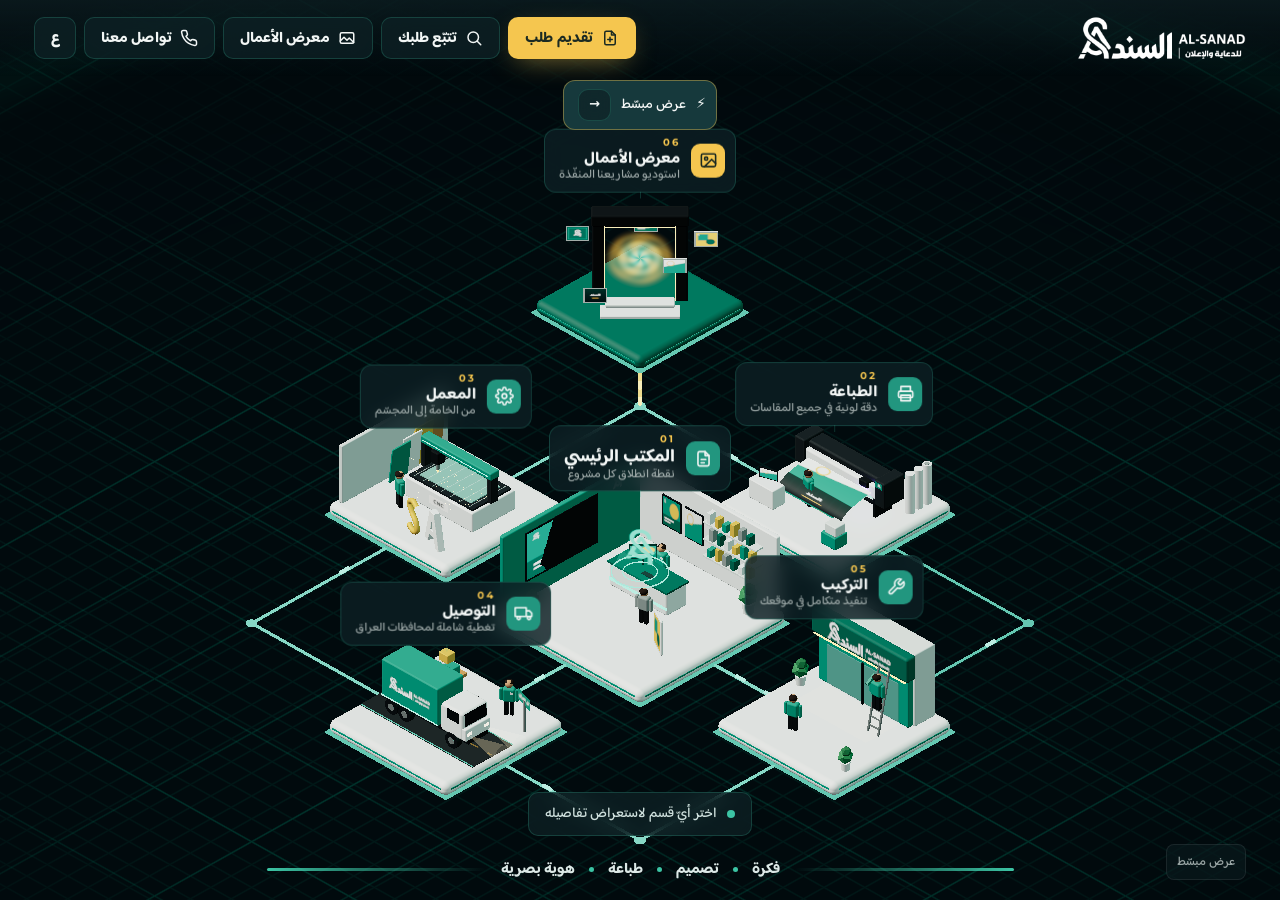
==== index.html @ 8c57872e "اللون الرئيسي الجديد، صفحة تقديم الطلب، وتحسين إضاءة المشهد - اعتماد اللون الرئيسي الجديد #22967F في" ====
<!DOCTYPE html>
<html lang="ar" dir="rtl">
<head>
<meta charset="utf-8">
<meta name="viewport" content="width=device-width, initial-scale=1, maximum-scale=1, viewport-fit=cover">
<title>السند للدعاية والإعلان | AL-SANAD — تصميم، طباعة، تصنيع وتركيب في الموصل</title>
<meta name="description" content="السند للدعاية والإعلان في الموصل: منظومة متكاملة للتصميم والطباعة وتصنيع الحروف البارزة والواجهات والتوصيل والتركيب في جميع محافظات العراق.">
<meta name="keywords" content="مطبعة الموصل, دعاية وإعلان الموصل, واجهات محلات, حروف بارزة, طباعة UV, CNC, لوحات ضوئية, السند">
<meta name="theme-color" content="#0B1B1F">
<meta property="og:type" content="website">
<meta property="og:locale" content="ar_IQ">
<meta property="og:site_name" content="السند للدعاية والإعلان">
<meta property="og:title" content="السند للدعاية والإعلان | AL-SANAD">
<meta property="og:description" content="منظومة متكاملة للدعاية والإعلان — من الفكرة إلى التركيب.">
<meta property="og:url" content="https://alsanad-print.github.io/">
<link rel="canonical" href="https://alsanad-print.github.io/">
<meta property="og:image" content="https://alsanad-print.github.io/assets/og.jpg">
<meta name="twitter:card" content="summary_large_image">
<link rel="icon" href="assets/favicon.png">
<link rel="apple-touch-icon" href="assets/favicon.png">
<link rel="stylesheet" href="css/fonts.css">
<link rel="stylesheet" href="css/style.css">
<link rel="stylesheet" href="css/classic.css">
<script type="application/ld+json">
{
  "@context": "https://schema.org",
  "@type": "LocalBusiness",
  "name": "السند للدعاية والإعلان",
  "alternateName": "AL-SANAD Advertising",
  "description": "منظومة متكاملة للتصميم والطباعة وتصنيع الحروف البارزة والواجهات والتوصيل والتركيب.",
  "image": "https://alsanad-print.github.io/assets/og.jpg",
  "logo": "https://alsanad-print.github.io/assets/logo-primary-petrol.png",
  "telephone": "+9647742522111",
  "address": {
    "@type": "PostalAddress",
    "streetAddress": "دورة البكر، قرب شركة كيا للسيارات",
    "addressLocality": "الموصل",
    "addressRegion": "نينوى",
    "addressCountry": "IQ"
  },
  "geo": { "@type": "GeoCoordinates", "latitude": 36.366264, "longitude": 43.196077 },
  "hasMap": "https://maps.app.goo.gl/SKjtRWGQHhewyLRJ8",
  "openingHoursSpecification": [{ "@type": "OpeningHoursSpecification", "dayOfWeek": ["Saturday","Sunday","Monday","Tuesday","Wednesday","Thursday"], "opens": "09:00", "closes": "18:00" }],
  "areaServed": { "@type": "Country", "name": "Iraq" },
  "sameAs": ["https://www.instagram.com/alsanad_print/", "https://www.tiktok.com/@alsanad_print"]
}
</script>
<script type="importmap">
{ "imports": { "three": "./lib/three.module.min.js" } }
</script>
</head>
<body>
<canvas id="scene" aria-hidden="true"></canvas>
<div id="labels" aria-hidden="true"></div>

<div id="loader">
  <img src="assets/mark-white.png" alt="" class="loader-mark">
  <div class="loader-bar"><i></i></div>
  <p data-i18n="loading">جارٍ تهيئة المنظومة</p>
</div>

<header class="topbar">
  <a class="brand" href="#" aria-label="AL-SANAD"><img src="assets/logo-secondary-white.png" alt="السند للدعاية والإعلان"></a>
  <nav class="actions">
    <a class="btn btn-gold" id="btnOrder" href="order/"><svg viewBox="0 0 24 24"><path d="M14 3H7a2 2 0 0 0-2 2v14a2 2 0 0 0 2 2h10a2 2 0 0 0 2-2V8z"/><path d="M14 3v5h5M12 11v6M9 14h6"/></svg><span data-i18n="orderBtn">تقديم طلب</span></a>
    <button class="btn" id="btnJourney"><svg viewBox="0 0 24 24"><circle cx="11" cy="11" r="7"/><path d="M21 21l-4.3-4.3"/></svg><span class="t-long" data-i18n="journey">تتبّع طلبك</span><span class="t-short" data-i18n="journeyShort">تتبّع طلبك</span></button>
    <button class="btn" id="btnGallery"><svg viewBox="0 0 24 24"><rect x="3" y="5" width="18" height="14" rx="2"/><path d="M3 16l5-5 4 4 3-3 6 6"/></svg><span data-i18n="gallery">معرض الأعمال</span></button>
    <button class="btn" id="btnContact"><svg viewBox="0 0 24 24"><path d="M22 16.9v3a2 2 0 0 1-2.2 2 19.8 19.8 0 0 1-8.6-3.1 19.5 19.5 0 0 1-6-6A19.8 19.8 0 0 1 2.1 4.2 2 2 0 0 1 4.1 2h3a2 2 0 0 1 2 1.7c.1.9.4 1.8.7 2.7a2 2 0 0 1-.5 2.1L8 9.8a16 16 0 0 0 6 6l1.3-1.3a2 2 0 0 1 2.1-.4c.9.3 1.8.6 2.7.7a2 2 0 0 1 1.7 2z"/></svg><span data-i18n="contactBtn">تواصل معنا</span></button>
    <div class="lang">
      <button class="btn btn-icon" id="btnLang" aria-label="Language"><span id="langCur">ع</span></button>
      <div class="lang-menu" id="langMenu">
        <button data-l="ar">العربية</button>
        <button data-l="ku">کوردی</button>
        <button data-l="en">English</button>
      </div>
    </div>
    <a class="btn btn-icon owner-only" href="admin.html" title="لوحة الإدارة" aria-label="Admin"><svg viewBox="0 0 24 24"><path d="M12 15a3 3 0 1 0 0-6 3 3 0 0 0 0 6z"/><path d="M19.4 15a1.7 1.7 0 0 0 .3 1.8l.1.1a2 2 0 1 1-2.8 2.8l-.1-.1a1.7 1.7 0 0 0-1.8-.3 1.7 1.7 0 0 0-1 1.5V21a2 2 0 1 1-4 0v-.1a1.7 1.7 0 0 0-1.1-1.5 1.7 1.7 0 0 0-1.8.3l-.1.1a2 2 0 1 1-2.8-2.8l.1-.1a1.7 1.7 0 0 0 .3-1.8 1.7 1.7 0 0 0-1.5-1H3a2 2 0 1 1 0-4h.1a1.7 1.7 0 0 0 1.5-1.1 1.7 1.7 0 0 0-.3-1.8l-.1-.1a2 2 0 1 1 2.8-2.8l.1.1a1.7 1.7 0 0 0 1.8.3H9a1.7 1.7 0 0 0 1-1.5V3a2 2 0 1 1 4 0v.1a1.7 1.7 0 0 0 1 1.5 1.7 1.7 0 0 0 1.8-.3l.1-.1a2 2 0 1 1 2.8 2.8l-.1.1a1.7 1.7 0 0 0-.3 1.8V9a1.7 1.7 0 0 0 1.5 1H21a2 2 0 1 1 0 4h-.1a1.7 1.7 0 0 0-1.5 1z"/></svg></a>
  </nav>
</header>

<div class="hint" id="hint"><span class="pulse"></span><span data-i18n="hint">اختر أيّ قسم لاستعراض تفاصيله</span></div>
<footer class="tagline" id="tagline"></footer>
<div class="clients" id="clients"></div>
<button class="lite-btn" id="btnLite" data-i18n="liteView">عرض مبسّط</button>
<div class="lite-note" id="liteNote"><span>⚡</span><span data-i18n="liteView">عرض مبسّط</span><button class="btn btn-sm" onclick="document.getElementById('btnLite').click()">→</button></div>

<!-- station panel -->
<aside id="panel" aria-hidden="true">
  <button class="panel-close" id="panelClose" aria-label="close">×</button>
  <div class="panel-inner">
    <div class="panel-kicker"><span class="panel-icon" id="panelIcon"></span><span id="panelTag"></span></div>
    <h2 id="panelTitle"></h2>
    <p id="panelDesc"></p>
    <div class="panel-stats" id="panelStats"></div>
    <ul class="panel-points" id="panelPoints"></ul>
    <div class="panel-chips" id="panelChips"></div>
    <div class="panel-cta" id="panelCta"></div>
  </div>
</aside>

<!-- journey / order card -->
<div id="journey" aria-hidden="true">
  <div class="journey-card">
    <div class="journey-top"><span class="journey-step" id="jStep"></span><button class="link" id="jSkip" data-i18n="skip">إنهاء الجولة</button></div>
    <h3 id="jTitle"></h3>
    <p id="jText"></p>
    <div class="journey-dots" id="jDots"></div>
    <div class="journey-end" id="jEnd"></div>
  </div>
</div>

<!-- track modal -->
<div class="mc" id="m-track" aria-hidden="true">
  <div class="mc-box">
    <button class="panel-close" data-close aria-label="close">×</button>
    <em class="mc-kick">ORDER TRACKING</em>
    <h3 data-i18n="trackTitle">تتبّع طلبك</h3>
    <p class="mc-sub" data-i18n="trackSub">أدخل رقم الطلب المرسل إليك لمعرفة المرحلة الحالية لتنفيذه.</p>
    <form id="trackForm" class="mc-form" autocomplete="off">
      <input id="trackInput" dir="ltr" data-i18n-ph="trackPh" placeholder="AS-7K3P-9XQ2" spellcheck="false" autocapitalize="characters">
      <button class="btn btn-gold" id="trackGo" data-i18n="trackGo">تتبّع</button>
    </form>
    <p class="mc-err" id="trackErr"></p>
    <button class="link mc-tour" id="trackTour" data-i18n="trackTour">أو شاهد جولة تعريفية بمراحل العمل</button>
  </div>
</div>

<!-- contact modal -->
<div class="mc" id="m-contact" aria-hidden="true">
  <div class="mc-box">
    <button class="panel-close" data-close aria-label="close">×</button>
    <em class="mc-kick">CONTACT</em>
    <h3 data-i18n="cTitle">تواصل معنا</h3>
    <p class="mc-sub" data-i18n="cSub">يسعدنا استقبال استفساراتكم ومشاريعكم.</p>
    <div id="contactBody"></div>
  </div>
</div>

<!-- gallery UI -->
<div id="galleryUI" aria-hidden="true">
  <div class="g-top">
    <button class="btn" id="gBack"><svg viewBox="0 0 24 24"><path d="M15 6l-6 6 6 6"/></svg><span data-i18n="back">العودة إلى المنظومة</span></button>
    <div class="g-tabs" id="gTabs"></div>
    <a class="btn btn-gold" id="gAdd" href="admin.html" style="display:none"><svg viewBox="0 0 24 24"><path d="M12 5v14M5 12h14"/></svg><span data-i18n="addWork">إضافة عمل</span></a>
    <button class="btn" id="gList"><svg viewBox="0 0 24 24"><rect x="4" y="4" width="7" height="7" rx="1"/><rect x="13" y="4" width="7" height="7" rx="1"/><rect x="4" y="13" width="7" height="7" rx="1"/><rect x="13" y="13" width="7" height="7" rx="1"/></svg><span data-i18n="listView">عرض شبكي</span></button>
  </div>
  <div class="g-hint" id="gHint"></div>
  <div class="g-cross"></div>
  <div class="g-list" id="gListView"><div class="g-grid" id="gGrid"></div></div>
  <div class="g-card" id="gCard">
    <div class="g-card-box">
      <button class="panel-close" id="gCardClose" aria-label="close">×</button>
      <div class="g-card-img" id="gMedia"></div>
      <div class="g-card-info">
        <span class="g-card-cat" id="gCat"></span>
        <h3 id="gTitle"></h3>
        <div class="g-card-area"><svg viewBox="0 0 24 24"><path d="M12 21s7-6.3 7-11.5A7 7 0 0 0 5 9.5C5 14.7 12 21 12 21z"/><circle cx="12" cy="9.5" r="2.5"/></svg><span id="gArea"></span></div>
        <p id="gDesc"></p>
        <a class="btn btn-wa" id="gAsk" target="_blank" rel="noopener" style="display:none"><svg viewBox="0 0 24 24"><path d="M3 21l1.7-5A8.5 8.5 0 1 1 8 19.3z"/></svg><span></span></a>
        <div class="g-card-nav"><button class="btn" id="gPrev" data-i18n="prev">السابق</button><button class="btn" id="gNext" data-i18n="next">التالي</button></div>
      </div>
    </div>
  </div>
</div>

<div id="fade"></div>

<!-- classic page: simple view, no-WebGL fallback and search-engine content -->
<main id="classic">
<!--CLASSIC-->
  <header class="cl-top">
    <img class="cl-logo" src="assets/logo-secondary-white.png" alt="السند للدعاية والإعلان">
    <nav class="cl-nav">
      <a href="#c-services">خدماتنا</a>
      <a href="#c-work">معرض الأعمال</a>
      <a href="#c-track">تتبّع طلبك</a>
      <a href="#c-contact">تواصل معنا</a>
    </nav>
    <div class="cl-tools">
      <div class="cl-langs"><button data-cl-lang="ar" class="on">ع</button><button data-cl-lang="ku" class="">کو</button><button data-cl-lang="en" class="">EN</button></div>
      <button class="btn btn-gold" data-act="full-view">العرض التفاعلي</button>
    </div>
  </header>

  <section class="cl-hero">
    <em>AL-SANAD ADVERTISING</em>
    <h1>منظومة متكاملة للدعاية والإعلان</h1>
    <p>تصميم، طباعة، تصنيع، توصيل وتركيب. من الفكرة إلى التنفيذ تحت سقف واحد.</p>
    <div class="cl-cta">
      <a class="btn btn-gold" href="order/">تقديم طلب خدمة</a>
      <a class="btn btn-wa" href="https://wa.me/9647742522111" target="_blank" rel="noopener"><span>تواصل عبر واتساب</span></a>
      <a class="btn" href="#c-track">تتبّع طلبك</a>
    </div>
  </section>

  <section class="cl-sec" id="c-services">
    <div class="cl-head"><em>01</em><h2>خدماتنا</h2></div>
    <div class="cl-svc">
      
      <article class="cl-card">
        <span class="no">01</span>
        <h3>المكتب الرئيسي</h3>
        <p class="tag">نقطة انطلاق كل مشروع</p>
        <p>يبدأ كل مشروع من هنا. نستقبل طلبك، وندرس طبيعة نشاطك، ونطوّر التصميم الذي يعبّر عنه. ولا ينتقل أي عمل إلى مرحلة التنفيذ قبل اعتماده منك.</p>
        <ul><li>استقبال الطلبات وتحليل الاحتياجات</li><li>تصميم الهويات البصرية والشعارات</li><li>تصميم الواجهات والمحتوى الرقمي والمطبوعات</li><li>اعتماد التصميم مع العميل قبل التنفيذ</li><li>نماذج لونية تضمن مطابقة الألوان المعتمدة</li></ul>
      </article>
      <article class="cl-card">
        <span class="no">02</span>
        <h3>الطباعة</h3>
        <p class="tag">دقة لونية في جميع المقاسات</p>
        <p>تُنفَّذ جميع أعمال الطباعة والإعلان داخل منشآتنا، من الملصقات الصغيرة إلى الواجهات بمقاساتها الكاملة.</p>
        <ul><li>طابعة UV رول بعرض 160 سم</li><li>طابعة UV فلات للطباعة المباشرة على الألواح</li><li>خامات الفلكس والستيكر والشفاف</li><li>المطبوعات التجارية: بطاقات العمل، الوصولات، البروشورات</li><li>نماذج تدرّج لوني لضبط اللون قبل الطباعة النهائية</li></ul>
      </article>
      <article class="cl-card">
        <span class="no">03</span>
        <h3>المعمل</h3>
        <p class="tag">من الخامة إلى المجسّم</p>
        <p>نُصنّع الحروف البارزة والستاندات وأعمال الـCNC داخلياً، إلى جانب الهياكل الحديدية والبوكسات وأنظمة الإضاءة.</p>
        <ul><li>قصّ CNC للأكريليك والخشب والفوم</li><li>الحروف البارزة والحروف الضوئية</li><li>الستاندات والبوكسات</li><li>الهياكل والأعمال الحديدية</li><li>أنظمة الإضاءة للواجهات واللوحات</li></ul>
      </article>
      <article class="cl-card">
        <span class="no">04</span>
        <h3>التوصيل</h3>
        <p class="tag">تغطية شاملة لمحافظات العراق</p>
        <p>ننقل أعمالك من الموصل إلى جميع محافظات العراق.</p>
        <ul><li>التوصيل إلى جميع محافظات العراق</li><li>نقل الأعمال من منشآتنا إلى موقعك مباشرةً</li></ul>
      </article>
      <article class="cl-card">
        <span class="no">05</span>
        <h3>التركيب</h3>
        <p class="tag">تنفيذ متكامل في موقعك</p>
        <p>يتولى فريق التركيب التابع للسند تثبيت الواجهات واللوحات في موقعك، ويسلّمها جاهزة للتشغيل.</p>
        <ul><li>فريق تركيب متخصص تابع للسند</li><li>تركيب الواجهات واللوحات والحروف البارزة</li><li>تسليم العمل جاهزاً للتشغيل</li></ul>
      </article>
    </div>
  </section>

  <section class="cl-sec" id="c-work">
    <div class="cl-head"><em>02</em><h2>معرض الأعمال</h2></div>
    <p class="cl-muted">تُضاف الأعمال قريباً</p>
  </section>

  <section class="cl-sec" id="c-track">
    <div class="cl-head"><em>03</em><h2>تتبّع طلبك</h2></div>
    <p class="cl-muted">أدخل رقم الطلب المرسل إليك لمعرفة المرحلة الحالية لتنفيذه.</p>
    <form class="cl-track" id="clTrack"><input dir="ltr" placeholder="مثال: AS-7K3P-9XQ2" autocomplete="off"><button class="btn btn-gold">تتبّع</button></form>
    <p class="cl-err" id="clTrackErr"></p>
    <div id="clTrackOut"></div>
  </section>

  

  <section class="cl-sec" id="c-contact">
    <div class="cl-head"><em>04</em><h2>تواصل معنا</h2></div>
    <div class="cl-contact">
      <div><small>العنوان</small><b>الموصل – دورة البكر، قرب شركة كيا للسيارات</b><a href="https://maps.app.goo.gl/SKjtRWGQHhewyLRJ8" target="_blank" rel="noopener">فتح في الخرائط ↗</a></div>
      <div><small>ساعات العمل</small><b>السبت – الخميس، من 9:00 صباحاً إلى 6:00 مساءً · الجمعة عطلة</b></div>
      <div><small>الهاتف</small><b><bdi dir="ltr">0774 252 2111</bdi></b><a href="https://wa.me/9647742522111" target="_blank" rel="noopener">تواصل عبر واتساب ↗</a></div>
      <div><small>تابعونا</small>
        <a href="https://www.instagram.com/alsanad_print/" target="_blank" rel="noopener">Instagram · <bdi dir="ltr">@alsanad_print</bdi></a>
        <a href="https://www.tiktok.com/@alsanad_print" target="_blank" rel="noopener">TikTok · <bdi dir="ltr">@alsanad_print</bdi></a>
      </div>
    </div>
  </section>

  <footer class="cl-foot">© 2026 السند للدعاية والإعلان — جميع الحقوق محفوظة</footer>

  <div class="cl-lb" id="clLb" hidden><div class="cl-lb-box"><button class="cl-x" data-lb-close>×</button><div id="clLbBody"></div></div></div>
<!--/CLASSIC-->
</main>

<script type="module" src="js/main.js"></script>
</body>
</html>
---- css/fonts.css ----
@font-face{font-family:'Baloo Bhaijaan 2';font-style:normal;font-weight:500;font-display:swap;src:url(../fonts/baloo-bhaijaan-2-arabic-500-normal.woff2) format('woff2');unicode-range:U+0600-06FF, U+0750-077F, U+0870-088E, U+0890-0891, U+0897-08E1, U+08E3-08FF, U+200C-200E, U+2010-2011, U+204F, U+2E41, U+FB50-FDFF, U+FE70-FE74, U+FE76-FEFC}
@font-face{font-family:'Baloo Bhaijaan 2';font-style:normal;font-weight:500;font-display:swap;src:url(../fonts/baloo-bhaijaan-2-latin-500-normal.woff2) format('woff2');unicode-range:U+0000-00FF, U+0131, U+0152-0153, U+02BB-02BC, U+02C6, U+02DA, U+02DC, U+0304, U+0308, U+0329, U+2000-206F, U+20AC, U+2122, U+2191, U+2193, U+2212, U+2215, U+FEFF, U+FFFD}
@font-face{font-family:'Baloo Bhaijaan 2';font-style:normal;font-weight:700;font-display:swap;src:url(../fonts/baloo-bhaijaan-2-arabic-700-normal.woff2) format('woff2');unicode-range:U+0600-06FF, U+0750-077F, U+0870-088E, U+0890-0891, U+0897-08E1, U+08E3-08FF, U+200C-200E, U+2010-2011, U+204F, U+2E41, U+FB50-FDFF, U+FE70-FE74, U+FE76-FEFC}
@font-face{font-family:'Baloo Bhaijaan 2';font-style:normal;font-weight:700;font-display:swap;src:url(../fonts/baloo-bhaijaan-2-latin-700-normal.woff2) format('woff2');unicode-range:U+0000-00FF, U+0131, U+0152-0153, U+02BB-02BC, U+02C6, U+02DA, U+02DC, U+0304, U+0308, U+0329, U+2000-206F, U+20AC, U+2122, U+2191, U+2193, U+2212, U+2215, U+FEFF, U+FFFD}
@font-face{font-family:'Baloo Bhaijaan 2';font-style:normal;font-weight:800;font-display:swap;src:url(../fonts/baloo-bhaijaan-2-arabic-800-normal.woff2) format('woff2');unicode-range:U+0600-06FF, U+0750-077F, U+0870-088E, U+0890-0891, U+0897-08E1, U+08E3-08FF, U+200C-200E, U+2010-2011, U+204F, U+2E41, U+FB50-FDFF, U+FE70-FE74, U+FE76-FEFC}
@font-face{font-family:'Baloo Bhaijaan 2';font-style:normal;font-weight:800;font-display:swap;src:url(../fonts/baloo-bhaijaan-2-latin-800-normal.woff2) format('woff2');unicode-range:U+0000-00FF, U+0131, U+0152-0153, U+02BB-02BC, U+02C6, U+02DA, U+02DC, U+0304, U+0308, U+0329, U+2000-206F, U+20AC, U+2122, U+2191, U+2193, U+2212, U+2215, U+FEFF, U+FFFD}
@font-face{font-family:'Montserrat';font-style:normal;font-weight:500;font-display:swap;src:url(../fonts/montserrat-latin-500-normal.woff2) format('woff2');unicode-range:U+0000-00FF, U+0131, U+0152-0153, U+02BB-02BC, U+02C6, U+02DA, U+02DC, U+0304, U+0308, U+0329, U+2000-206F, U+20AC, U+2122, U+2191, U+2193, U+2212, U+2215, U+FEFF, U+FFFD}
@font-face{font-family:'Montserrat';font-style:normal;font-weight:600;font-display:swap;src:url(../fonts/montserrat-latin-600-normal.woff2) format('woff2');unicode-range:U+0000-00FF, U+0131, U+0152-0153, U+02BB-02BC, U+02C6, U+02DA, U+02DC, U+0304, U+0308, U+0329, U+2000-206F, U+20AC, U+2122, U+2191, U+2193, U+2212, U+2215, U+FEFF, U+FFFD}
@font-face{font-family:'Montserrat';font-style:normal;font-weight:700;font-display:swap;src:url(../fonts/montserrat-latin-700-normal.woff2) format('woff2');unicode-range:U+0000-00FF, U+0131, U+0152-0153, U+02BB-02BC, U+02C6, U+02DA, U+02DC, U+0304, U+0308, U+0329, U+2000-206F, U+20AC, U+2122, U+2191, U+2193, U+2212, U+2215, U+FEFF, U+FFFD}
@font-face{font-family:'Montserrat';font-style:normal;font-weight:800;font-display:swap;src:url(../fonts/montserrat-latin-800-normal.woff2) format('woff2');unicode-range:U+0000-00FF, U+0131, U+0152-0153, U+02BB-02BC, U+02C6, U+02DA, U+02DC, U+0304, U+0308, U+0329, U+2000-206F, U+20AC, U+2122, U+2191, U+2193, U+2212, U+2215, U+FEFF, U+FFFD}
@font-face{font-family:'Noto Kufi Arabic';font-style:normal;font-weight:500;font-display:swap;src:url(../fonts/noto-kufi-arabic-arabic-500-normal.woff2) format('woff2');unicode-range:U+0600-06FF, U+0750-077F, U+0870-088E, U+0890-0891, U+0897-08E1, U+08E3-08FF, U+200C-200E, U+2010-2011, U+204F, U+2E41, U+FB50-FDFF, U+FE70-FE74, U+FE76-FEFC}
@font-face{font-family:'Noto Kufi Arabic';font-style:normal;font-weight:700;font-display:swap;src:url(../fonts/noto-kufi-arabic-arabic-700-normal.woff2) format('woff2');unicode-range:U+0600-06FF, U+0750-077F, U+0870-088E, U+0890-0891, U+0897-08E1, U+08E3-08FF, U+200C-200E, U+2010-2011, U+204F, U+2E41, U+FB50-FDFF, U+FE70-FE74, U+FE76-FEFC}
---- css/style.css ----
:root{
  --bg:#0B1B1F;
  --petrol:#22967F;
  --petrol-2:#146B5A;
  --deep:#0D1F24;
  --glow:#3CC4A4;
  --gold:#F5C64F;
  --white:#F2F6F5;
  --gray:#9AA6A5;
  --glass:rgba(14,34,38,.72);
  --line:rgba(60,196,164,.22);
  --ar:'Baloo Bhaijaan 2', 'Montserrat', system-ui, sans-serif;
  --en:'Montserrat', 'Baloo Bhaijaan 2', system-ui, sans-serif;
  --safe-t:env(safe-area-inset-top,0px);
  --safe-b:env(safe-area-inset-bottom,0px);
}
*{box-sizing:border-box;margin:0;padding:0}
html,body{height:100%;overflow:hidden;background:var(--bg);color:var(--white);font-family:var(--ar);-webkit-font-smoothing:antialiased;-webkit-tap-highlight-color:transparent}
html[lang=en] body{font-family:var(--en)}
button{font:inherit;color:inherit;background:none;border:0;cursor:pointer}
svg{width:18px;height:18px;fill:none;stroke:currentColor;stroke-width:2;stroke-linecap:round;stroke-linejoin:round;flex:none}

#scene{position:fixed;inset:0;width:100%;height:100%;display:block;touch-action:none;outline:none}
body.hovering #scene{cursor:pointer}

/* ---------- loader ---------- */
#loader{position:fixed;inset:0;z-index:50;display:grid;place-content:center;justify-items:center;gap:22px;background:radial-gradient(circle at 50% 45%,#0F3833 0,var(--bg) 60%);transition:opacity .8s ease, visibility .8s}
#loader.done{opacity:0;visibility:hidden}
.loader-mark{width:74px;filter:drop-shadow(0 0 18px rgba(60,196,164,.45));animation:breathe 2.2s ease-in-out infinite}
.loader-bar{width:180px;height:3px;border-radius:3px;background:rgba(255,255,255,.08);overflow:hidden}
.loader-bar i{display:block;height:100%;width:0;background:linear-gradient(90deg,var(--glow),var(--gold));transition:width .3s}
#loader p{font-size:14px;color:var(--gray);letter-spacing:.02em}
@keyframes breathe{50%{transform:scale(1.06);opacity:.85}}

/* ---------- top bar ---------- */
.topbar{position:fixed;inset-inline:0;top:0;z-index:20;display:flex;align-items:center;justify-content:space-between;gap:12px;padding:calc(16px + var(--safe-t)) clamp(14px,3vw,34px) 16px;pointer-events:none;background:linear-gradient(to bottom,rgba(11,27,31,.85),rgba(11,27,31,0))}
.topbar>*{pointer-events:auto}
.brand img{height:clamp(30px,4.2vw,44px);display:block}
.actions{display:flex;gap:8px;align-items:center}
.btn{display:inline-flex;align-items:center;gap:8px;height:42px;padding:0 16px;border-radius:12px;background:var(--glass);border:1px solid var(--line);backdrop-filter:blur(14px);-webkit-backdrop-filter:blur(14px);font-weight:700;font-size:15px;white-space:nowrap;transition:transform .2s, border-color .2s, background .2s}
.btn:hover{border-color:rgba(60,196,164,.6);transform:translateY(-1px)}
.btn:active{transform:scale(.97)}
.btn-gold{background:linear-gradient(135deg,#F5C64F,#E2A93A);color:#1B2A22;border-color:transparent;box-shadow:0 6px 24px -6px rgba(245,198,79,.55)}
.btn-gold:hover{border-color:transparent}
.btn-icon{width:42px;padding:0;justify-content:center;font-family:var(--en);font-weight:800}
html[lang=en] .btn-icon{font-family:var(--ar);font-size:18px}
.btn-wa{background:#1F8F5F;border-color:transparent}

/* ---------- labels over stations ---------- */
#labels{position:fixed;inset:0;pointer-events:none;z-index:5}
.st-label{position:absolute;left:0;top:0;display:flex;align-items:center;gap:10px;padding:8px 14px 8px 10px;border-radius:14px;background:rgba(13,31,36,.82);border:1px solid var(--line);backdrop-filter:blur(10px);-webkit-backdrop-filter:blur(10px);white-space:nowrap;transform:translate(-50%,-100%);transition:border-color .25s, box-shadow .25s, opacity .4s;will-change:transform;pointer-events:auto;cursor:pointer}
html[dir=rtl] .st-label{padding:8px 10px 8px 14px}
.st-label .ic{width:34px;height:34px;border-radius:10px;display:grid;place-items:center;background:var(--petrol);color:var(--white)}
.st-label .ic svg{width:19px;height:19px}
.st-label b{display:block;font-size:16px;line-height:1.15}
.st-label small{display:block;font-size:12px;color:var(--gray);line-height:1.2}
.st-label::after{content:"";position:absolute;bottom:-7px;left:50%;width:1px;height:7px;background:var(--line)}
.st-label.on{border-color:var(--glow);box-shadow:0 0 0 1px rgba(60,196,164,.3),0 8px 30px -8px rgba(60,196,164,.5)}
.st-label.on .ic{background:var(--glow);color:var(--deep)}
.st-label.gal .ic{background:var(--gold);color:#1B2A22}
.st-label.office b{font-size:18px}
body.mode-gallery #labels, body.in-journey #labels .st-label:not(.on){opacity:.25}
body.mode-gallery #labels{opacity:0}

/* ---------- hint + tagline ---------- */
.hint{position:fixed;z-index:6;inset-inline:0;margin:auto;width:max-content;max-width:92vw;bottom:calc(64px + var(--safe-b));display:flex;align-items:center;gap:10px;padding:9px 16px;border-radius:30px;background:var(--glass);border:1px solid var(--line);font-size:14px;color:#CFE0DD;backdrop-filter:blur(10px);transition:opacity .5s}
.hint.hide{opacity:0;pointer-events:none}
.pulse{width:8px;height:8px;border-radius:50%;background:var(--glow);box-shadow:0 0 0 0 rgba(60,196,164,.6);animation:pulse 1.8s infinite}
@keyframes pulse{70%{box-shadow:0 0 0 10px rgba(60,196,164,0)}100%{box-shadow:0 0 0 0 rgba(60,196,164,0)}}
.tagline{position:fixed;z-index:6;inset-inline:0;bottom:calc(18px + var(--safe-b));display:flex;align-items:center;justify-content:center;gap:14px;font-weight:700;font-size:15px;color:#DCE8E6;pointer-events:none}
.tagline::before,.tagline::after{content:"";height:3px;flex:0 1 220px;border-radius:3px;background:linear-gradient(90deg,transparent,var(--glow))}
.tagline::after{transform:scaleX(-1)}
.tagline i{width:5px;height:5px;border-radius:50%;background:var(--glow);display:inline-block}
body.mode-gallery .tagline, body.panel-open .tagline, body.mode-gallery .hint, body.in-journey .hint, body.panel-open .hint{opacity:0;pointer-events:none}

/* ---------- panel ---------- */
#panel{position:fixed;z-index:30;top:calc(84px + var(--safe-t));bottom:24px;inset-inline-start:24px;width:min(400px,calc(100vw - 48px));border-radius:22px;background:linear-gradient(160deg,rgba(26,56,58,.92),rgba(11,27,31,.94));border:1px solid var(--line);backdrop-filter:blur(18px);-webkit-backdrop-filter:blur(18px);box-shadow:0 30px 80px -20px rgba(0,0,0,.6);transform:translateX(calc(var(--dir,1) * 110%));opacity:0;transition:transform .55s cubic-bezier(.2,.8,.2,1),opacity .4s;overflow:hidden}
html[dir=ltr] #panel{--dir:-1}
#panel.open{transform:none;opacity:1}
.panel-inner{height:100%;overflow:auto;padding:30px 28px 28px;scrollbar-width:thin}
.panel-close{position:absolute;top:14px;inset-inline-end:14px;width:36px;height:36px;border-radius:10px;font-size:24px;line-height:1;background:rgba(255,255,255,.06);z-index:2}
.panel-close:hover{background:rgba(255,255,255,.12)}
.panel-kicker{display:flex;align-items:center;gap:10px;color:var(--glow);font-weight:700;font-size:14px}
.panel-icon{width:40px;height:40px;border-radius:12px;display:grid;place-items:center;background:var(--petrol);color:#fff}
.panel-icon svg{width:22px;height:22px}
#panel h2{font-size:clamp(30px,4vw,40px);line-height:1.15;margin:16px 0 10px;font-weight:800}
#panel p{color:#C8D7D5;line-height:1.75;font-size:16px}
.panel-stats{display:flex;gap:10px;margin:20px 0 4px;flex-wrap:wrap}
.panel-stats:empty{display:none}
.stat{flex:1 1 120px;padding:14px 16px;border-radius:14px;background:rgba(255,255,255,.04);border:1px solid rgba(255,255,255,.07)}
.stat b{font-family:var(--en);font-size:26px;font-weight:800;color:var(--gold);letter-spacing:-.01em}
.stat b small{font-size:13px;margin-inline-start:4px;color:var(--gold);opacity:.8}
.stat span{display:block;font-size:13px;color:var(--gray);margin-top:2px}
.panel-points{list-style:none;margin:20px 0;display:grid;gap:10px}
.panel-points li{display:flex;gap:12px;align-items:flex-start;line-height:1.55;font-size:15.5px}
.panel-points li::before{content:"";flex:none;width:8px;height:8px;margin-top:9px;border-radius:2px;background:var(--glow);box-shadow:0 0 10px var(--glow);transform:rotate(45deg)}
.panel-chips{display:flex;flex-wrap:wrap;gap:8px}
.panel-chips span{padding:6px 12px;border-radius:20px;font-size:13px;border:1px solid var(--line);color:#D5E6E3}
.panel-cta{display:flex;gap:10px;margin-top:24px;flex-wrap:wrap}
.panel-cta:empty{display:none}

/* ---------- journey ---------- */
#journey{position:fixed;z-index:25;inset-inline:0;bottom:calc(24px + var(--safe-b));display:flex;justify-content:center;pointer-events:none;opacity:0;transform:translateY(20px);transition:opacity .4s, transform .4s}
#journey.open{opacity:1;transform:none}
.journey-card{pointer-events:auto;width:min(460px,calc(100vw - 28px));padding:20px 22px;border-radius:20px;background:linear-gradient(160deg,rgba(26,56,58,.94),rgba(11,27,31,.95));border:1px solid rgba(245,198,79,.35);box-shadow:0 24px 70px -20px rgba(0,0,0,.7);backdrop-filter:blur(16px)}
.journey-top{display:flex;justify-content:space-between;align-items:center;font-size:13px}
.journey-step{color:var(--gold);font-weight:700}
.link{color:var(--gray);text-decoration:underline;text-underline-offset:3px;font-size:13px}
.journey-card h3{font-size:24px;margin:8px 0 4px}
.journey-card p{color:#C8D7D5;line-height:1.6}
.journey-dots{display:flex;gap:6px;margin-top:14px}
.journey-dots i{flex:1;height:4px;border-radius:4px;background:rgba(255,255,255,.1);overflow:hidden;position:relative}
.journey-dots i.done{background:var(--gold)}
.journey-dots i.cur::after{content:"";position:absolute;inset:0;background:var(--gold);transform-origin:right;animation:fill var(--dur,3s) linear forwards}
html[dir=ltr] .journey-dots i.cur::after{transform-origin:left}
@keyframes fill{from{transform:scaleX(0)}to{transform:scaleX(1)}}
.journey-end{display:none;gap:8px;margin-top:16px;flex-wrap:wrap}
.journey-end.show{display:flex}

/* ---------- gallery ---------- */
#galleryUI{position:fixed;inset:0;z-index:20;pointer-events:none;opacity:0;transition:opacity .6s}
body.mode-gallery #galleryUI{opacity:1}
body.mode-gallery .topbar{opacity:0;pointer-events:none}
.topbar{transition:opacity .5s}
.g-top{position:absolute;top:0;inset-inline:0;display:flex;gap:10px;align-items:center;justify-content:space-between;padding:calc(16px + var(--safe-t)) clamp(12px,3vw,30px) 14px;pointer-events:auto;background:linear-gradient(to bottom,rgba(6,16,18,.8),transparent)}
.g-tabs{display:flex;gap:6px;overflow-x:auto;scrollbar-width:none;padding:2px;flex:1;justify-content:center}
.g-tabs::-webkit-scrollbar{display:none}
.g-tabs button{height:38px;padding:0 14px;border-radius:20px;border:1px solid rgba(255,255,255,.12);background:rgba(10,24,27,.6);font-weight:700;font-size:14px;white-space:nowrap;backdrop-filter:blur(8px);transition:.2s}
.g-tabs button.on{background:var(--gold);color:#1B2A22;border-color:transparent}
.g-hint{position:absolute;bottom:calc(22px + var(--safe-b));inset-inline:0;margin:auto;width:max-content;max-width:92vw;text-align:center;padding:8px 16px;border-radius:20px;background:rgba(10,24,27,.65);font-size:13px;color:#CFE0DD;transition:opacity .6s}
.g-cross{position:absolute;left:50%;top:50%;width:6px;height:6px;margin:-3px;border-radius:50%;background:rgba(255,255,255,.55);box-shadow:0 0 0 3px rgba(255,255,255,.12)}
.g-list{position:absolute;inset:0;padding:calc(86px + var(--safe-t)) clamp(14px,4vw,48px) 40px;overflow:auto;background:rgba(7,18,21,.93);backdrop-filter:blur(14px);opacity:0;pointer-events:none;transition:opacity .35s}
.g-list.open{opacity:1;pointer-events:auto}
.g-grid{display:grid;grid-template-columns:repeat(auto-fill,minmax(220px,1fr));gap:16px;max-width:1200px;margin:auto}
.g-item{border-radius:16px;overflow:hidden;background:rgba(255,255,255,.04);border:1px solid rgba(255,255,255,.07);text-align:start;transition:transform .2s,border-color .2s}
.g-item:hover{transform:translateY(-3px);border-color:var(--line)}
.g-item img{width:100%;aspect-ratio:4/3;object-fit:cover;display:block;background:#12292C}
.g-item div{padding:12px 14px}
.g-item b{display:block;font-size:16px}
.g-item small{color:var(--gray);font-size:13px}
.g-card{position:absolute;inset:0;display:grid;place-items:center;padding:20px;background:rgba(4,12,14,.6);backdrop-filter:blur(6px);opacity:0;pointer-events:none;transition:opacity .35s}
.g-card.open{opacity:1;pointer-events:auto}
.g-card-box{position:relative;display:grid;grid-template-columns:1.4fr 1fr;width:min(980px,100%);max-height:calc(100vh - 40px);border-radius:22px;overflow:hidden;background:linear-gradient(160deg,#0F3A33,#0B1B1F);border:1px solid var(--line);box-shadow:0 40px 100px -20px rgba(0,0,0,.8);transform:translateY(16px) scale(.98);transition:transform .45s cubic-bezier(.2,.8,.2,1)}
.g-card.open .g-card-box{transform:none}
.g-card-img{background:#081517;display:grid;place-items:center;min-height:300px}
.g-card-img img{width:100%;height:100%;max-height:calc(100vh - 40px);object-fit:contain;display:block}
.g-card-info{padding:30px 26px;display:flex;flex-direction:column;gap:10px}
.g-card-cat{color:var(--gold);font-weight:700;font-size:14px}
.g-card-info h3{font-size:30px;line-height:1.2}
.g-card-area{display:flex;align-items:center;gap:8px;color:var(--glow);font-weight:700}
.g-card-info p{color:#C8D7D5;line-height:1.7}
.g-card-nav{margin-top:auto;display:flex;gap:8px;padding-top:14px}
.g-card-nav .btn{flex:1;justify-content:center}

#fade{position:fixed;inset:0;z-index:40;background:#050E10;opacity:0;pointer-events:none;transition:opacity .6s ease}
#fade.on{opacity:1}

/* ---------- mobile ---------- */
@media (max-width:760px){
  .btn{height:40px;padding:0 12px;font-size:14px}
  .btn-icon{width:40px;padding:0}
  #btnGallery span{display:none}
  .actions{gap:6px}
  .st-label{padding:5px 10px 5px 6px;gap:7px;border-radius:11px}
  html[dir=rtl] .st-label{padding:5px 6px 5px 10px}
  .st-label .ic{width:26px;height:26px;border-radius:8px}
  .st-label .ic svg{width:15px;height:15px}
  .st-label b,.st-label.office b{font-size:13.5px}
  .st-label small{display:none}
  #panel{top:auto;bottom:0;inset-inline:0;width:100%;height:min(62vh,560px);border-radius:24px 24px 0 0;transform:translateY(105%)}
  html[dir=ltr] #panel{transform:translateY(105%)}
  #panel.open{transform:none}
  .panel-inner{padding:26px 20px calc(24px + var(--safe-b))}
  #panel h2{margin-top:12px}
  .tagline{font-size:13px;gap:10px}
  .tagline::before,.tagline::after{flex-basis:40px}
  .hint{font-size:13px;bottom:calc(52px + var(--safe-b))}
  .g-top{flex-wrap:wrap}
  .g-tabs{order:3;flex-basis:100%;justify-content:flex-start}
  #gBack span,#gList span{display:none}
  #gBack,#gList{width:40px;padding:0;justify-content:center}
  .g-card{padding:0;place-items:end stretch}
  .g-card-box{grid-template-columns:1fr;border-radius:22px 22px 0 0;max-height:92vh;overflow:auto}
  .g-card-img{min-height:0;max-height:48vh}
  .g-card-img img{max-height:48vh}
  .g-card-info{padding:20px 20px calc(22px + var(--safe-b))}
  .g-card-info h3{font-size:24px}
  .g-grid{grid-template-columns:repeat(2,1fr);gap:10px}
  .g-list{padding-top:calc(118px + var(--safe-t))}
}
@media (max-width:420px){
  #btnJourney span{font-size:13px}
}
@media (prefers-reduced-motion:reduce){
  *{animation:none!important;transition-duration:.01s!important}
}

/* =====================================================================
   corporate refinement layer
   ===================================================================== */
.btn{border-radius:10px;font-weight:700;letter-spacing:.005em}
.btn-gold{background:var(--gold);box-shadow:0 8px 28px -10px rgba(245,198,79,.6)}
.st-label{border-radius:12px;gap:11px}
.st-label em{display:block;font-style:normal;font-family:var(--en);font-weight:700;font-size:10px;letter-spacing:.18em;color:var(--gold);line-height:1;margin-bottom:3px}
.st-label .ic{border-radius:9px}
.panel-kicker{gap:12px;color:var(--gray);font-weight:600;font-size:13.5px}
.panel-kicker #panelTag{display:flex;align-items:center;gap:10px}
.panel-kicker em{font-style:normal;font-family:var(--en);font-weight:800;font-size:12px;letter-spacing:.16em;color:var(--gold);padding-inline-end:10px;border-inline-end:1px solid rgba(255,255,255,.14)}
#panel h2{letter-spacing:-.005em}
#panel p{font-size:15.5px;padding-bottom:18px;border-bottom:1px solid rgba(255,255,255,.07)}
.stat{border-radius:12px;background:rgba(255,255,255,.03)}
.stat b{font-size:28px}
.panel-points{gap:12px}
.panel-points li{font-size:15px;color:#DCE7E5}
.panel-points li::before{width:14px;height:2px;margin-top:12px;border-radius:2px;background:var(--gold);box-shadow:none;transform:none}
.panel-chips span{border-radius:6px;font-size:12.5px;color:var(--gray);border-color:rgba(255,255,255,.12)}
.journey-step{font-family:var(--en);letter-spacing:.06em;font-size:12.5px}
html[lang=ar] .journey-step{font-family:var(--ar);letter-spacing:0}
.journey-card{border-radius:16px;border-color:rgba(245,198,79,.28)}
.journey-card h3{font-size:22px}
.g-card-box{border-radius:18px}
.g-card-cat{font-size:13px;letter-spacing:.02em}
#gAsk{justify-content:center;margin-top:6px}
.hint{border-radius:10px}

/* =====================================================================
   v3 additions
   ===================================================================== */
html[lang=ckb] body{font-family:'Noto Kufi Arabic',var(--ar)}
html[lang=ckb] .btn,html[lang=ckb] .st-label b,html[lang=ckb] #panel h2{font-weight:700}
html[lang=ckb] .st-label b{font-size:14.5px}
html[lang=ckb] #panel h2{font-size:clamp(26px,3.4vw,34px)}

/* language menu */
.lang{position:relative}
.lang-menu{position:absolute;top:calc(100% + 8px);inset-inline-end:0;min-width:150px;padding:6px;border-radius:12px;background:rgba(14,34,38,.96);border:1px solid var(--line);backdrop-filter:blur(14px);display:none;flex-direction:column;gap:2px;z-index:40;box-shadow:0 20px 50px -10px rgba(0,0,0,.6)}
.lang-menu.open{display:flex}
.lang-menu button{text-align:start;padding:10px 12px;border-radius:8px;font-size:15px}
.lang-menu button[data-l=ku]{font-family:'Noto Kufi Arabic',var(--ar);font-size:14px}
.lang-menu button[data-l=en]{font-family:var(--en);font-size:14px}
.lang-menu button:hover{background:rgba(255,255,255,.06)}
.lang-menu button.on{color:var(--gold)}
#langCur{font-family:var(--en);font-weight:800}
.owner-only{display:none!important}
body.owner .owner-only{display:inline-flex!important}

/* modals */
.mc{position:fixed;inset:0;z-index:45;display:grid;place-items:center;padding:16px;background:rgba(3,10,12,.55);backdrop-filter:blur(5px);opacity:0;pointer-events:none;transition:opacity .3s}
.mc.open{opacity:1;pointer-events:auto}
.mc-box{position:relative;width:min(480px,100%);max-height:calc(100vh - 32px);overflow:auto;padding:30px 26px 26px;border-radius:18px;background:linear-gradient(160deg,rgba(26,56,58,.97),rgba(11,27,31,.98));border:1px solid var(--line);box-shadow:0 40px 100px -20px rgba(0,0,0,.8);transform:translateY(14px);transition:transform .4s cubic-bezier(.2,.8,.2,1)}
.mc.open .mc-box{transform:none}
.mc-kick{font-style:normal;font-family:var(--en);font-weight:800;font-size:11px;letter-spacing:.2em;color:var(--gold)}
.mc-box h3{font-size:28px;margin:8px 0 6px}
.mc-sub{color:#C3D3D1;line-height:1.7;font-size:15px}
.mc-form{display:flex;gap:8px;margin-top:20px}
.mc-form input{flex:1;min-width:0;height:48px;padding:0 14px;border-radius:10px;border:1px solid var(--line);background:#0C2023;color:var(--white);font-family:var(--en);font-size:17px;letter-spacing:.08em;outline:none;text-transform:uppercase}
.mc-form input::placeholder{letter-spacing:.02em;text-transform:none;color:#5E7472}
.mc-form input:focus{border-color:var(--gold)}
.mc-form .btn{height:48px;padding:0 22px}
.mc-err{color:#F09A8E;font-size:14px;min-height:22px;margin-top:10px;line-height:1.6}
.mc-tour{margin-top:4px;font-size:14px}
.ct-row{display:flex;gap:14px;align-items:flex-start;padding:14px 0;border-bottom:1px solid rgba(255,255,255,.07)}
.ct-row:first-child{margin-top:12px}
.ct-ic{width:38px;height:38px;border-radius:10px;display:grid;place-items:center;background:rgba(60,196,164,.1);color:var(--glow);flex:none}
.ct-row small{display:block;color:var(--gray);font-size:13px}
.ct-row b{display:block;font-size:16.5px;line-height:1.5;margin-top:2px}
.ct-link{display:inline-block;margin-top:6px;color:var(--glow);font-size:14px;text-decoration:none}
.ct-actions{display:flex;gap:8px;margin-top:18px;flex-wrap:wrap}
.ct-actions .btn{flex:1;justify-content:center}
.ct-follow{display:flex;align-items:center;gap:10px;flex-wrap:wrap;margin-top:18px;padding-top:16px;border-top:1px solid rgba(255,255,255,.07)}
.ct-follow small{color:var(--gray);font-size:13px;margin-inline-end:4px}
.ct-follow a{display:inline-flex;align-items:center;gap:7px;padding:8px 12px;border-radius:9px;border:1px solid var(--line);color:var(--white);text-decoration:none;font-family:var(--en);font-size:13.5px}
.ct-follow a:hover{border-color:var(--glow)}

/* order card */
#journey.order .journey-card{width:min(500px,calc(100vw - 28px));max-height:min(64vh,620px);overflow:auto}
.journey-step bdi{font-family:var(--en);letter-spacing:.06em}
.tl{list-style:none;margin:14px 0 4px;display:grid;gap:0;position:relative}
.tl li{display:grid;grid-template-columns:22px 1fr;column-gap:12px;align-items:start;padding:7px 0;position:relative}
.tl li i{grid-row:span 2;width:14px;height:14px;margin:4px 4px 0;border-radius:50%;border:2px solid rgba(255,255,255,.2);background:var(--deep);position:relative;z-index:1}
.tl li:not(:last-child)::before{content:"";position:absolute;inset-inline-start:10px;top:22px;bottom:-8px;width:2px;background:rgba(255,255,255,.1)}
.tl li.done i{background:var(--gold);border-color:var(--gold)}
.tl li.done:not(:last-child)::before{background:var(--gold)}
.tl li.now i{border-color:var(--glow);background:var(--glow);box-shadow:0 0 0 5px rgba(60,196,164,.18)}
.tl li.skip{opacity:.4}
.tl li b{font-size:15.5px}
.tl li span{font-size:13px;color:var(--gray)}
.tl li.now span{color:var(--glow)}
.tl-note{margin-top:10px;padding:12px 14px;border-radius:10px;background:rgba(255,255,255,.04);font-size:14.5px;color:#D6E3E1;line-height:1.7}
.tl-upd{font-size:12.5px;color:var(--gray);margin-top:8px}
.tl-btns{display:flex;gap:8px;margin-top:14px;flex-wrap:wrap}
.journey-end{flex-direction:column}
.journey-end:not(:has(.tl)){flex-direction:row}

/* clients strip */
.clients{position:fixed;z-index:6;inset-inline:0;bottom:calc(14px + var(--safe-b));display:none;align-items:center;gap:18px;padding:0 clamp(14px,4vw,40px);pointer-events:none}
body.has-clients .clients{display:flex}
body.has-clients .tagline{display:none}
.clients b{flex:none;font-size:12.5px;color:var(--gray);font-weight:700}
.cl-track{flex:1;overflow:hidden;mask-image:linear-gradient(90deg,transparent,#000 10%,#000 90%,transparent)}
.cl-row{display:flex;gap:46px;width:max-content;animation:marquee 40s linear infinite}
html[dir=rtl] .cl-row{animation-name:marquee-r}
.cl-row .cl img{height:30px;width:auto;filter:brightness(0) invert(1);opacity:.6}
@keyframes marquee{to{transform:translateX(-50%)}}
@keyframes marquee-r{to{transform:translateX(50%)}}
body.mode-gallery .clients,body.panel-open .clients{opacity:0}

/* lite controls */
.lite-btn{position:fixed;z-index:6;bottom:calc(20px + var(--safe-b));inset-inline-start:clamp(14px,3vw,34px);font-size:12.5px;color:var(--gray);padding:6px 10px;border-radius:8px;border:1px solid rgba(255,255,255,.08);background:rgba(11,27,31,.6)}
.lite-btn:hover{color:var(--white)}
body.mode-gallery .lite-btn,body.panel-open .lite-btn,body.in-journey .lite-btn{display:none}
.lite-note{position:fixed;z-index:30;top:calc(80px + var(--safe-t));inset-inline:0;margin:auto;width:max-content;display:flex;align-items:center;gap:10px;padding:8px 10px 8px 14px;border-radius:12px;background:#16393C;border:1px solid rgba(245,198,79,.4);font-size:14px;transform:translateY(-20px);opacity:0;pointer-events:none;transition:.4s}
.lite-note.show{transform:none;opacity:1;pointer-events:auto}
.btn-sm{height:32px;padding:0 10px;font-size:13px}

/* gallery media + compare */
.g-card-img video,.g-card-img>img{width:100%;height:100%;max-height:calc(100vh - 40px);object-fit:contain;display:block;background:#000}
.cmp{position:relative;width:100%;height:100%;min-height:300px;overflow:hidden;--p:50%;user-select:none}
.cmp img{position:absolute;inset:0;width:100%;height:100%;object-fit:contain;background:#081517}
.cmp-b{position:absolute;inset:0;clip-path:inset(0 calc(100% - var(--p)) 0 0)}
.cmp::after{content:"";position:absolute;top:0;bottom:0;left:var(--p);width:2px;background:var(--gold);box-shadow:0 0 12px rgba(245,198,79,.7);pointer-events:none}
.cmp input{position:absolute;inset:0;width:100%;height:100%;opacity:0;cursor:ew-resize;margin:0;direction:ltr}
.cmp-l,.cmp-r{position:absolute;top:12px;padding:4px 10px;border-radius:6px;background:rgba(8,20,22,.8);font-size:12.5px;font-weight:700;pointer-events:none}
.cmp-l{left:12px}.cmp-r{right:12px;color:var(--gold)}
#gAdd{display:none}
@media (max-width:760px){
  #btnContact span{display:none}
  #gAdd span{display:none}
  #gAdd{width:40px;padding:0;justify-content:center}
  .mc{place-items:end stretch;padding:0}
  .mc-box{width:100%;border-radius:22px 22px 0 0;padding:26px 20px calc(24px + var(--safe-b))}
  .lite-btn{bottom:calc(52px + var(--safe-b));font-size:11.5px}
  .clients{bottom:calc(10px + var(--safe-b))}
  .cl-row .cl img{height:24px}
  #journey.order .journey-card{max-height:58vh}
}

/* classic toggle */
#classic{position:absolute;width:1px;height:1px;overflow:hidden;clip:rect(0 0 0 0);clip-path:inset(50%);white-space:nowrap}
body.classic{overflow:auto}
body.classic #classic{position:static;width:auto;height:auto;overflow:visible;clip:auto;clip-path:none;white-space:normal}
body.classic #scene,body.classic #labels,body.classic .topbar,body.classic .hint,body.classic .tagline,body.classic .clients,body.classic .lite-btn,body.classic #panel,body.classic #journey,body.classic #galleryUI,body.classic .lite-note{display:none!important}
body.classic #loader{display:none}
html:has(body.classic){overflow:auto;height:auto}
body:not(.mode-gallery) #galleryUI{visibility:hidden}
#journey:not(.open){visibility:hidden;transition:opacity .4s,transform .4s,visibility 0s .4s}
a.btn{color:var(--white);text-decoration:none}
a.btn-gold{color:#1B2A22}
.btn-wa,a.btn-wa{background:#1F8F5F;border-color:transparent;color:#fff}
.t-short{display:none}
@media (max-width:760px){
  .topbar{padding-inline:12px;gap:8px}
  .brand img{height:26px}
  .actions{gap:5px}
  .actions .btn{height:38px;padding:0 10px}
  .actions .btn-icon,#btnGallery,#btnContact,#btnJourney{width:38px;padding:0;justify-content:center}
  #btnJourney span{display:none}
  #btnOrder{font-size:13.5px;gap:6px}
  .t-long{display:none}.t-short{display:inline}
}
@media (max-width:760px){ .lite-btn{top:calc(66px + var(--safe-t));bottom:auto;inset-inline-start:12px} }
---- css/classic.css ----
/* classic (simple) corporate page */
#classic{color:var(--white);background:radial-gradient(1200px 600px at 80% -10%,rgba(45,88,86,.45),transparent 60%),var(--bg)}
.cl-top{position:sticky;top:0;z-index:5;display:flex;align-items:center;gap:20px;justify-content:space-between;padding:14px clamp(16px,5vw,64px);background:rgba(11,27,31,.9);backdrop-filter:blur(12px);border-bottom:1px solid rgba(255,255,255,.06)}
.cl-logo{height:36px}
.cl-nav{display:flex;gap:22px}
.cl-nav a{color:#C9D7D5;text-decoration:none;font-size:15px;font-weight:600}
.cl-nav a:hover{color:var(--gold)}
.cl-tools{display:flex;gap:10px;align-items:center}
.cl-langs{display:flex;border:1px solid var(--line);border-radius:10px;overflow:hidden}
.cl-langs button{padding:8px 11px;font-family:var(--en);font-weight:700;font-size:13px;color:var(--gray)}
.cl-langs button.on{background:var(--petrol-2);color:#fff}
.cl-hero{padding:clamp(60px,10vw,120px) clamp(16px,5vw,64px) 60px;max-width:1100px}
.cl-hero em,.cl-head em{font-style:normal;font-family:var(--en);font-weight:800;font-size:12px;letter-spacing:.2em;color:var(--gold)}
.cl-hero h1{font-size:clamp(34px,5.6vw,64px);line-height:1.15;margin:14px 0 16px;font-weight:800}
.cl-hero p{font-size:clamp(16px,1.6vw,19px);color:#C3D3D1;max-width:680px;line-height:1.8}
.cl-cta{display:flex;gap:10px;margin-top:28px;flex-wrap:wrap}
.cl-cta .btn{text-decoration:none;height:48px;padding:0 22px}
.cl-sec{padding:56px clamp(16px,5vw,64px);border-top:1px solid rgba(255,255,255,.06)}
.cl-head{display:flex;align-items:baseline;gap:14px;margin-bottom:24px}
.cl-head h2{font-size:clamp(24px,3vw,34px)}
.cl-muted{color:var(--gray);line-height:1.8}
.cl-svc{display:grid;grid-template-columns:repeat(auto-fill,minmax(260px,1fr));gap:16px}
.cl-card{padding:24px;border-radius:16px;background:rgba(255,255,255,.03);border:1px solid rgba(255,255,255,.07)}
.cl-card .no{font-family:var(--en);font-weight:800;font-size:12px;letter-spacing:.16em;color:var(--gold)}
.cl-card h3{font-size:24px;margin:8px 0 2px}
.cl-card .tag{color:var(--glow);font-size:14px;margin-bottom:10px}
.cl-card p{color:#C3D3D1;line-height:1.75;font-size:15px}
.cl-card ul{list-style:none;margin-top:12px;display:grid;gap:7px}
.cl-card li{display:flex;gap:10px;font-size:14.5px;color:#DCE7E5;line-height:1.6}
.cl-card li::before{content:"";flex:none;width:12px;height:2px;margin-top:11px;background:var(--gold)}
.cl-filters{display:flex;gap:6px;flex-wrap:wrap;margin-bottom:18px}
.cl-filters button{padding:8px 14px;border-radius:20px;border:1px solid rgba(255,255,255,.12);font-size:14px;font-weight:700}
.cl-filters button.on{background:var(--gold);color:#1B2A22;border-color:transparent}
.cl-grid{display:grid;grid-template-columns:repeat(auto-fill,minmax(240px,1fr));gap:14px}
.cl-w{position:relative;text-align:start;border-radius:14px;overflow:hidden;background:#0C2023;border:1px solid rgba(255,255,255,.07)}
.cl-w[hidden]{display:none}
.cl-w img{width:100%;aspect-ratio:4/3;object-fit:cover;display:block}
.cl-w-t{display:block;padding:12px 14px}
.cl-w-t b{display:block;font-size:16px}
.cl-w-t small{color:var(--gray);font-size:13px}
.cl-badge{position:absolute;top:10px;inset-inline-start:10px;padding:3px 9px;border-radius:6px;background:rgba(8,20,22,.85);font-size:12px;font-weight:700;color:var(--gold)}
.cl-track{display:flex;gap:8px;max-width:520px;margin-top:16px}
.cl-track input{flex:1;min-width:0;height:48px;padding:0 14px;border-radius:10px;border:1px solid var(--line);background:#0C2023;color:var(--white);font-family:var(--en);font-size:17px;letter-spacing:.08em;text-transform:uppercase;outline:none}
.cl-track .btn{height:48px}
.cl-err{color:#F09A8E;margin-top:10px;min-height:20px}
.cl-order{max-width:520px;margin-top:10px;padding:22px;border-radius:16px;background:rgba(255,255,255,.03);border:1px solid rgba(255,255,255,.08)}
.cl-order small{color:var(--gold);font-family:var(--en);letter-spacing:.06em}
.cl-order h3{font-size:22px;margin:6px 0}
.cl-order>p{color:#C3D3D1}
.cl-clients{display:flex;flex-wrap:wrap;gap:34px;align-items:center}
.cl-clients img{height:42px;filter:brightness(0) invert(1);opacity:.7}
.cl-contact{display:grid;grid-template-columns:repeat(auto-fill,minmax(230px,1fr));gap:16px}
.cl-contact>div{padding:20px;border-radius:14px;background:rgba(255,255,255,.03);border:1px solid rgba(255,255,255,.07);display:flex;flex-direction:column;gap:6px}
.cl-contact small{color:var(--gray);font-size:13px}
.cl-contact b{font-size:17px;line-height:1.5}
.cl-contact a{color:var(--glow);text-decoration:none;font-size:14.5px}
.cl-foot{padding:28px clamp(16px,5vw,64px);border-top:1px solid rgba(255,255,255,.06);color:var(--gray);font-size:13.5px}
.cl-lb{position:fixed;inset:0;z-index:60;display:grid;place-items:center;padding:16px;background:rgba(3,10,12,.85)}
.cl-lb[hidden]{display:none}
.cl-lb-box{position:relative;width:min(1000px,100%);max-height:calc(100vh - 32px);overflow:auto;border-radius:16px;background:#10272B}
.cl-lb-box>div>img,.cl-lb-box video{width:100%;max-height:70vh;object-fit:contain;display:block;background:#000}
.cl-lb-box .cmp{height:70vh}
.cl-lb-t{padding:18px 20px}
.cl-lb-t b{display:block;font-size:20px}
.cl-lb-t small{color:var(--glow)}
.cl-lb-t p{color:#C3D3D1;margin-top:8px;line-height:1.7}
.cl-x{position:absolute;top:10px;inset-inline-end:10px;z-index:3;width:36px;height:36px;border-radius:10px;background:rgba(8,20,22,.8);font-size:22px}
@media (max-width:760px){ .cl-nav{display:none} .cl-logo{height:28px} }
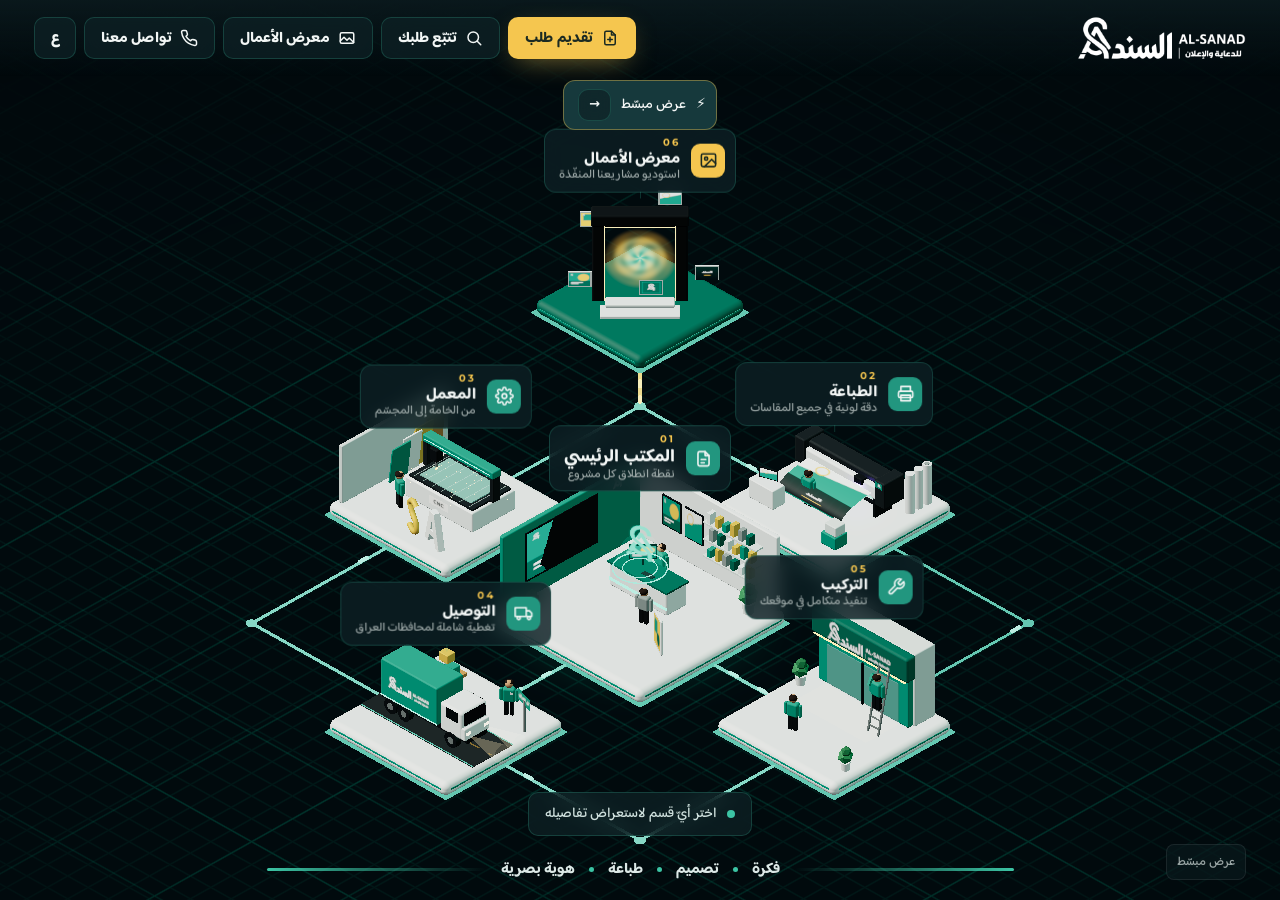
==== commit 489c5617: "لوحة إدارة تتبّع الطلبات، ثلاث لغات لصفحة الطلب، موقعا المكتب والمعمل، والرقم الثاني - admin.html: إ" ====
--- a/index.html
+++ b/index.html
@@ -30,7 +30,7 @@
   "description": "منظومة متكاملة للتصميم والطباعة وتصنيع الحروف البارزة والواجهات والتوصيل والتركيب.",
   "image": "https://alsanad-print.github.io/assets/og.jpg",
   "logo": "https://alsanad-print.github.io/assets/logo-primary-petrol.png",
-  "telephone": "+9647742522111",
+  "telephone": ["+9647742522111", "+9647704992688"],
   "address": {
     "@type": "PostalAddress",
     "streetAddress": "دورة البكر، قرب شركة كيا للسيارات",
@@ -39,7 +39,7 @@
     "addressCountry": "IQ"
   },
   "geo": { "@type": "GeoCoordinates", "latitude": 36.366264, "longitude": 43.196077 },
-  "hasMap": "https://maps.app.goo.gl/SKjtRWGQHhewyLRJ8",
+  "hasMap": "https://maps.app.goo.gl/BwCGg1EzQn7Desu36",
   "openingHoursSpecification": [{ "@type": "OpeningHoursSpecification", "dayOfWeek": ["Saturday","Sunday","Monday","Tuesday","Wednesday","Thursday"], "opens": "09:00", "closes": "18:00" }],
   "areaServed": { "@type": "Country", "name": "Iraq" },
   "sameAs": ["https://www.instagram.com/alsanad_print/", "https://www.tiktok.com/@alsanad_print"]
@@ -253,9 +253,11 @@
   <section class="cl-sec" id="c-contact">
     <div class="cl-head"><em>04</em><h2>تواصل معنا</h2></div>
     <div class="cl-contact">
-      <div><small>العنوان</small><b>الموصل – دورة البكر، قرب شركة كيا للسيارات</b><a href="https://maps.app.goo.gl/SKjtRWGQHhewyLRJ8" target="_blank" rel="noopener">فتح في الخرائط ↗</a></div>
+      <div><small>المكتب الرئيسي</small><b>الموصل – دورة البكر، قرب شركة كيا للسيارات</b><a href="https://maps.app.goo.gl/BwCGg1EzQn7Desu36" target="_blank" rel="noopener">فتح في الخرائط ↗</a></div>
+      <div><small>المعمل</small><a href="https://maps.app.goo.gl/wxozGYMZJs7YvLGY8" target="_blank" rel="noopener">الموقع على الخريطة ↗</a></div>
       <div><small>ساعات العمل</small><b>السبت – الخميس، من 9:00 صباحاً إلى 6:00 مساءً · الجمعة عطلة</b></div>
       <div><small>الهاتف</small><b><bdi dir="ltr">0774 252 2111</bdi></b><a href="https://wa.me/9647742522111" target="_blank" rel="noopener">تواصل عبر واتساب ↗</a></div>
+      <div><small>هاتف الاستفسارات</small><b><a href="tel:+9647704992688"><bdi dir="ltr">0770 499 2688</bdi></a></b></div>
       <div><small>تابعونا</small>
         <a href="https://www.instagram.com/alsanad_print/" target="_blank" rel="noopener">Instagram · <bdi dir="ltr">@alsanad_print</bdi></a>
         <a href="https://www.tiktok.com/@alsanad_print" target="_blank" rel="noopener">TikTok · <bdi dir="ltr">@alsanad_print</bdi></a>
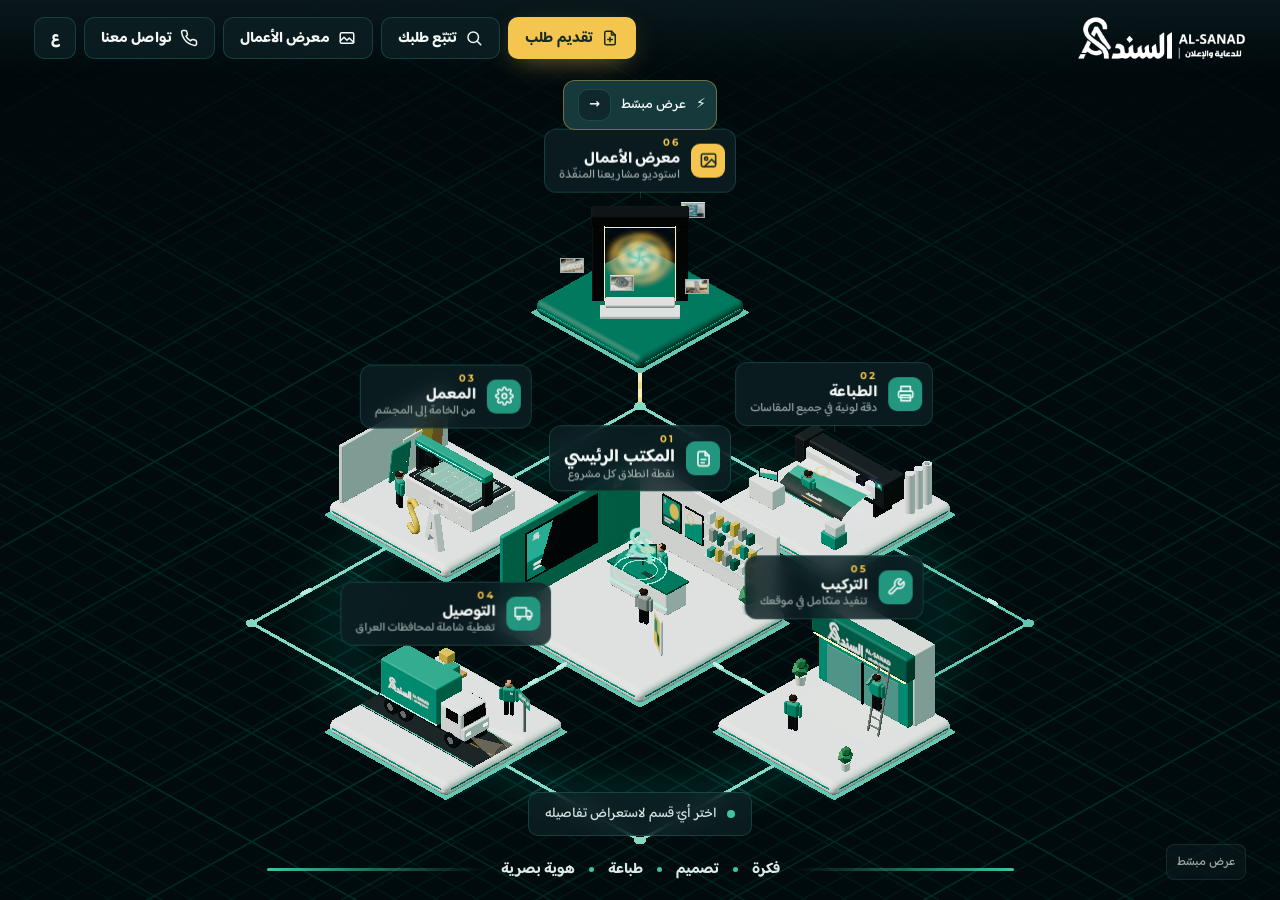
==== commit 73ec50c7: "صفحة أعمالنا، لوحة إدارة الأعمال، وأعمال الساقي وكرونجي - صفحة /projects: عرض حسب العميل، فلاتر الفئ" ====
--- a/index.html
+++ b/index.html
@@ -141,7 +141,8 @@
   <div class="g-top">
     <button class="btn" id="gBack"><svg viewBox="0 0 24 24"><path d="M15 6l-6 6 6 6"/></svg><span data-i18n="back">العودة إلى المنظومة</span></button>
     <div class="g-tabs" id="gTabs"></div>
-    <a class="btn btn-gold" id="gAdd" href="admin.html" style="display:none"><svg viewBox="0 0 24 24"><path d="M12 5v14M5 12h14"/></svg><span data-i18n="addWork">إضافة عمل</span></a>
+    <a class="btn btn-gold" id="gAdd" href="works-admin.html" style="display:none"><svg viewBox="0 0 24 24"><path d="M12 5v14M5 12h14"/></svg><span data-i18n="addWork">إضافة عمل</span></a>
+    <a class="btn" id="gAll" href="projects/"><svg viewBox="0 0 24 24"><path d="M4 6h16M4 12h16M4 18h10"/></svg><span data-i18n="allProjects">كل المشاريع</span></a>
     <button class="btn" id="gList"><svg viewBox="0 0 24 24"><rect x="4" y="4" width="7" height="7" rx="1"/><rect x="13" y="4" width="7" height="7" rx="1"/><rect x="4" y="13" width="7" height="7" rx="1"/><rect x="13" y="13" width="7" height="7" rx="1"/></svg><span data-i18n="listView">عرض شبكي</span></button>
   </div>
   <div class="g-hint" id="gHint"></div>
@@ -153,9 +154,11 @@
       <div class="g-card-img" id="gMedia"></div>
       <div class="g-card-info">
         <span class="g-card-cat" id="gCat"></span>
+        <a class="g-card-client" id="gClient" hidden></a>
         <h3 id="gTitle"></h3>
         <div class="g-card-area"><svg viewBox="0 0 24 24"><path d="M12 21s7-6.3 7-11.5A7 7 0 0 0 5 9.5C5 14.7 12 21 12 21z"/><circle cx="12" cy="9.5" r="2.5"/></svg><span id="gArea"></span></div>
         <p id="gDesc"></p>
+        <a class="btn" id="gFull" href="projects/"><span data-i18n="fullProject">عرض المشروع كاملاً</span></a>
         <a class="btn btn-wa" id="gAsk" target="_blank" rel="noopener" style="display:none"><svg viewBox="0 0 24 24"><path d="M3 21l1.7-5A8.5 8.5 0 1 1 8 19.3z"/></svg><span></span></a>
         <div class="g-card-nav"><button class="btn" id="gPrev" data-i18n="prev">السابق</button><button class="btn" id="gNext" data-i18n="next">التالي</button></div>
       </div>
--- a/css/style.css
+++ b/css/style.css
@@ -359,3 +359,10 @@
   .t-long{display:none}.t-short{display:inline}
 }
 @media (max-width:760px){ .lite-btn{top:calc(66px + var(--safe-t));bottom:auto;inset-inline-start:12px} }
+
+.g-card-client{display:inline-flex;align-items:center;gap:10px;padding:8px 12px 8px 10px;border-radius:12px;border:1px solid var(--line);color:var(--white);text-decoration:none;font-weight:700;width:max-content;max-width:100%}
+.g-card-client img{height:26px;max-width:60px;object-fit:contain;filter:brightness(0) invert(1)}
+.g-card-client:hover{border-color:var(--glow)}
+#gFull{justify-content:center}
+.clients .cl{pointer-events:auto}
+@media (max-width:760px){#gAll span{display:none}#gAll{width:40px;padding:0;justify-content:center}}
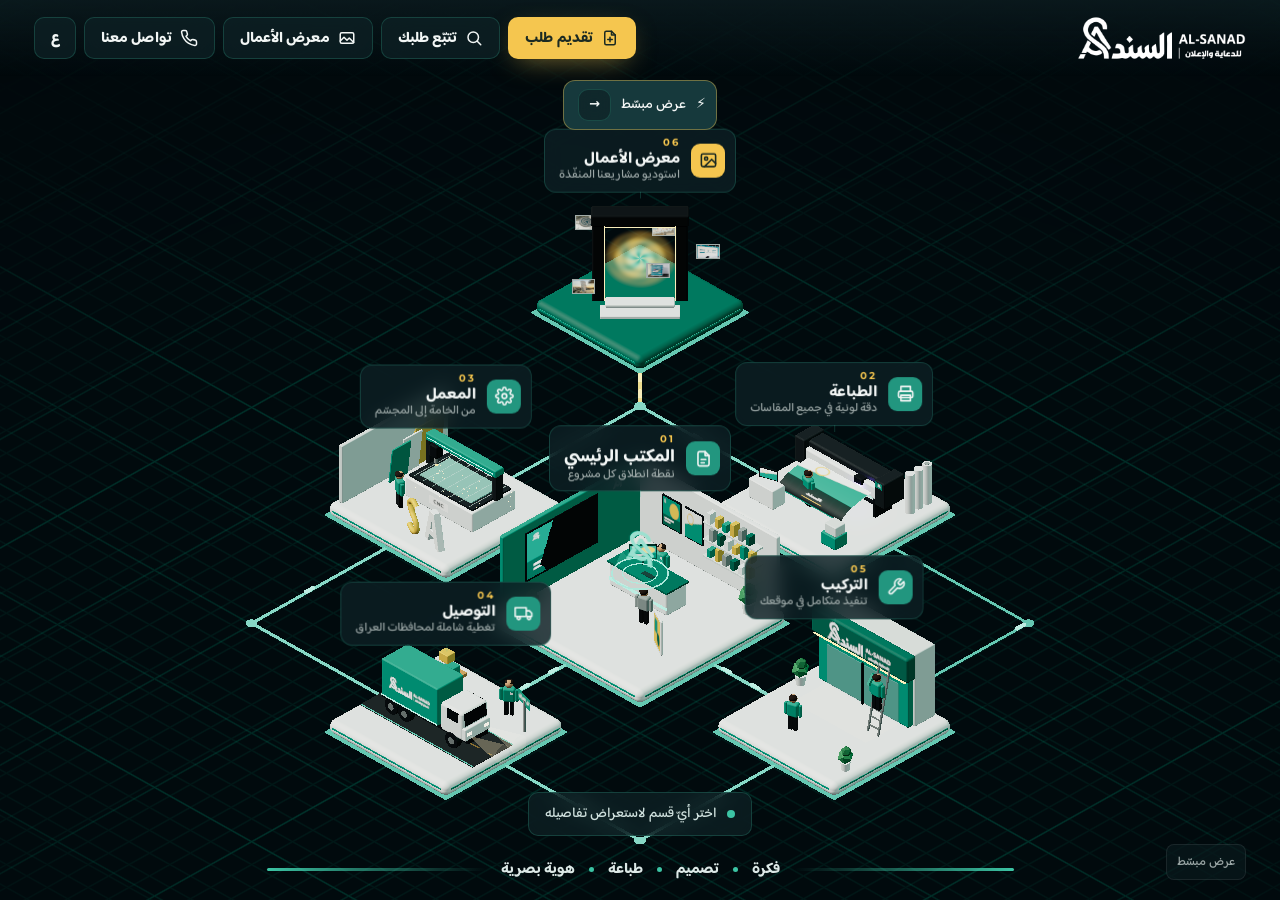
==== commit 0cbdf7b9: "معرض الأعمال: حلقة ثلاثية الأبعاد بدل منظور الشخص الأول، وفئات حسب نوع الشغل - استبدال الاستوديو بحل" ====
--- a/index.html
+++ b/index.html
@@ -146,7 +146,16 @@
     <button class="btn" id="gList"><svg viewBox="0 0 24 24"><rect x="4" y="4" width="7" height="7" rx="1"/><rect x="13" y="4" width="7" height="7" rx="1"/><rect x="4" y="13" width="7" height="7" rx="1"/><rect x="13" y="13" width="7" height="7" rx="1"/></svg><span data-i18n="listView">عرض شبكي</span></button>
   </div>
   <div class="g-hint" id="gHint"></div>
-  <div class="g-cross"></div>
+  <div class="g-cap" id="gCap">
+    <span class="g-cap-no" id="gCapNo"></span>
+    <div class="g-cap-client" id="gCapClient"></div>
+    <h3 id="gCapTitle"></h3>
+    <div class="g-cap-tags" id="gCapTags"></div>
+    <button class="btn btn-gold" id="gOpen"><span>عرض العمل</span></button>
+  </div>
+  <button class="g-arr l" id="gArrL" aria-label="previous"><svg viewBox="0 0 24 24"><path d="M15 6l-6 6 6 6"/></svg></button>
+  <button class="g-arr r" id="gArrR" aria-label="next"><svg viewBox="0 0 24 24"><path d="M9 6l6 6-6 6"/></svg></button>
+  <div class="g-empty" id="gEmpty" hidden></div>
   <div class="g-list" id="gListView"><div class="g-grid" id="gGrid"></div></div>
   <div class="g-card" id="gCard">
     <div class="g-card-box">
--- a/css/style.css
+++ b/css/style.css
@@ -366,3 +366,31 @@
 #gFull{justify-content:center}
 .clients .cl{pointer-events:auto}
 @media (max-width:760px){#gAll span{display:none}#gAll{width:40px;padding:0;justify-content:center}}
+
+/* ---------- gallery ring ---------- */
+.g-cross{display:none}
+.g-tabs button i{font-style:normal;font-family:var(--en);font-size:11px;margin-inline-start:7px;opacity:.6}
+.g-tabs button.on i{opacity:.8}
+.g-cap{position:absolute;inset-inline:0;bottom:calc(64px + var(--safe-b));margin:auto;width:min(560px,calc(100vw - 32px));text-align:center;display:flex;flex-direction:column;align-items:center;gap:8px;pointer-events:auto;opacity:0;transform:translateY(10px);transition:opacity .35s,transform .45s cubic-bezier(.2,.8,.2,1)}
+.g-cap.on{opacity:1;transform:none}
+.g-cap-no{font-family:var(--en);font-weight:700;font-size:12px;letter-spacing:.2em;color:var(--gold)}
+.g-cap-client{display:flex;align-items:center;gap:8px;font-size:14px;color:#BFD0CE;min-height:22px}
+.g-cap-client img{height:22px;max-width:70px;object-fit:contain;filter:brightness(0) invert(1);opacity:.85}
+.g-cap h3{font-size:clamp(22px,2.6vw,30px);line-height:1.25;text-shadow:0 4px 30px rgba(0,0,0,.6)}
+.g-cap-tags{display:flex;gap:6px;flex-wrap:wrap;justify-content:center}
+.g-cap-tags span{font-size:12.5px;padding:4px 10px;border-radius:20px;border:1px solid rgba(255,255,255,.14);color:#CFDDDB;background:rgba(6,18,20,.5)}
+.g-cap .btn{margin-top:6px;height:40px}
+.g-arr{position:absolute;top:44%;width:52px;height:52px;border-radius:50%;display:grid;place-items:center;background:rgba(10,24,27,.65);border:1px solid var(--line);backdrop-filter:blur(8px);pointer-events:auto;transition:.2s}
+.g-arr:hover{border-color:var(--glow);background:rgba(20,50,54,.8)}
+.g-arr.l{left:clamp(10px,3vw,40px)}.g-arr.r{right:clamp(10px,3vw,40px)}
+.g-arr svg{width:22px;height:22px}
+.g-empty{position:absolute;inset:0;display:grid;place-items:center;color:var(--gray);pointer-events:none}
+.g-hint{bottom:calc(18px + var(--safe-b))}
+@media (max-width:760px){.g-arr{display:none}.g-cap{bottom:calc(56px + var(--safe-b))}.g-cap h3{font-size:21px}}
+/* gallery: tabs on their own row, caption backdrop */
+.g-top{flex-wrap:wrap;row-gap:12px}
+.g-tabs{order:3;flex-basis:100%;justify-content:center}
+#galleryUI::after{content:"";position:absolute;inset-inline:0;bottom:0;height:42vh;background:linear-gradient(to top,rgba(4,12,14,.85),rgba(4,12,14,0));pointer-events:none;z-index:-1}
+.g-cap{z-index:1}
+@media (max-width:760px){.g-tabs{justify-content:flex-start}}
+body.mode-gallery .lite-note{display:none}
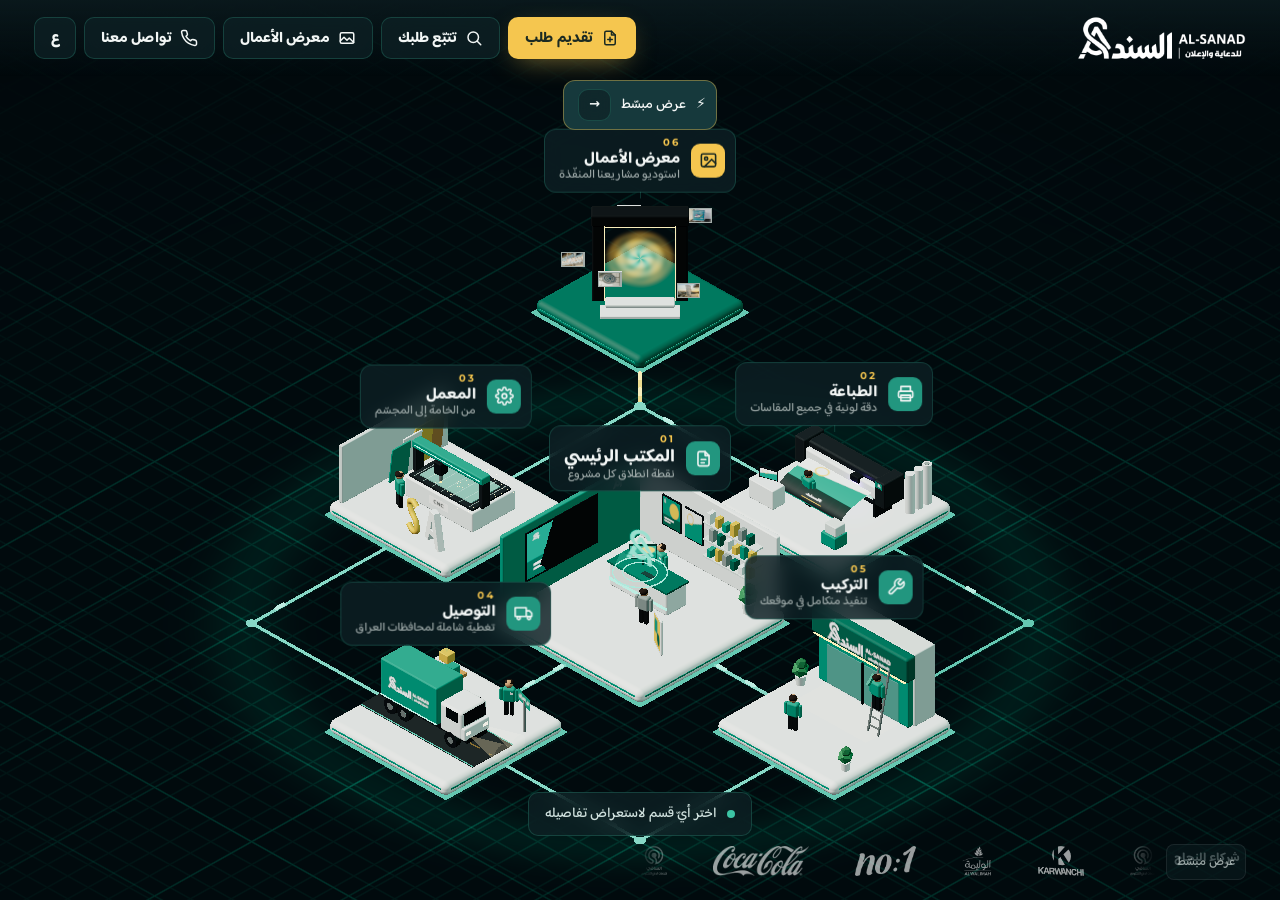
==== commit a6203b28: "تحقق Google Search Console Co-Authored-By: Claude Opus 5.5 <noreply@anthropic.com> Claude-Session: h" ====
--- a/index.html
+++ b/index.html
@@ -4,6 +4,7 @@
 <meta charset="utf-8">
 <meta name="viewport" content="width=device-width, initial-scale=1, maximum-scale=1, viewport-fit=cover">
 <title>السند للدعاية والإعلان | AL-SANAD — تصميم، طباعة، تصنيع وتركيب في الموصل</title>
+<meta name="google-site-verification" content="4MthPSSISriKGMQSJ_4YMl9v4fB3_YbdmzcJ9rT78-c">
 <meta name="description" content="السند للدعاية والإعلان في الموصل: منظومة متكاملة للتصميم والطباعة وتصنيع الحروف البارزة والواجهات والتوصيل والتركيب في جميع محافظات العراق.">
 <meta name="keywords" content="مطبعة الموصل, دعاية وإعلان الموصل, واجهات محلات, حروف بارزة, طباعة UV, CNC, لوحات ضوئية, السند">
 <meta name="theme-color" content="#0B1B1F">
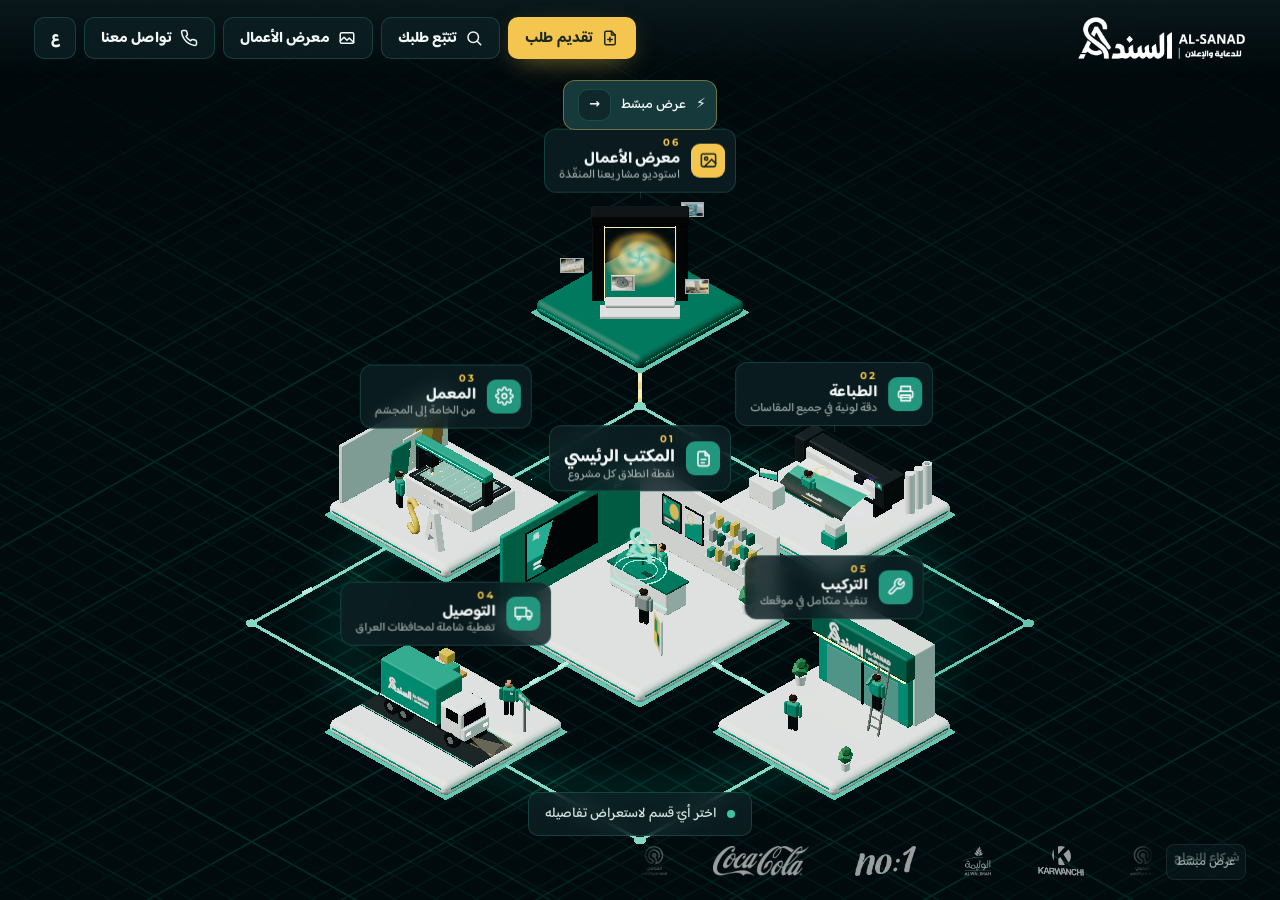
==== commit 7dda702d: "ربط العداد GoatCounter بكل الصفحات Co-Authored-By: Claude Opus 5.5 <noreply@anthropic.com> Claude-Se" ====
--- a/index.html
+++ b/index.html
@@ -49,6 +49,7 @@
 <script type="importmap">
 { "imports": { "three": "./lib/three.module.min.js" } }
 </script>
+<script data-goatcounter="https://alsanadprint.goatcounter.com/count" async src="https://gc.zgo.at/count.js"></script>
 </head>
 <body>
 <canvas id="scene" aria-hidden="true"></canvas>
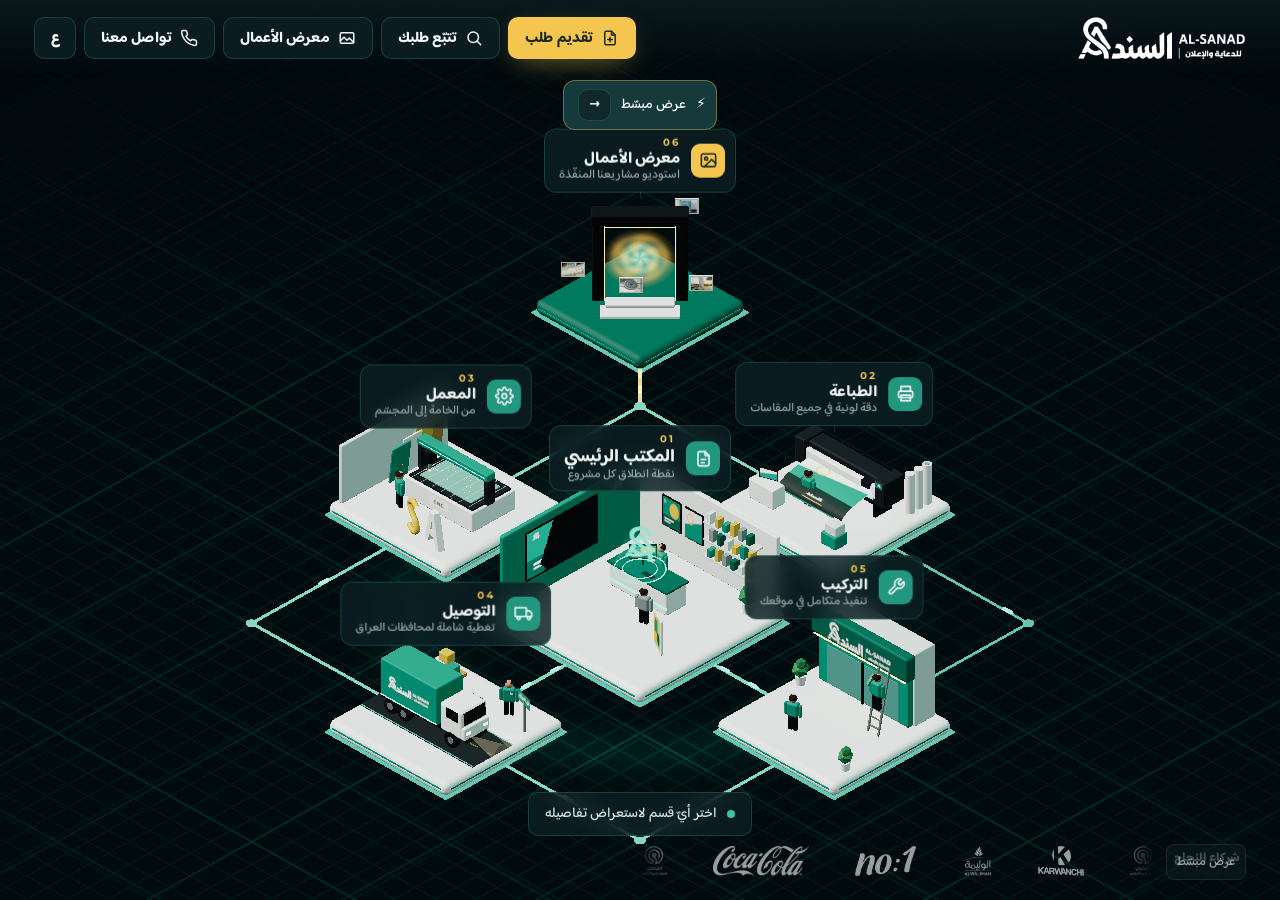
==== commit 99638ff4: "تسريع فتح الموقع: تحميل مسبق للملفات وصور البوابة بالتوازي بحد أقصى 3 ثواني Co-Authored-By: Claude O" ====
--- a/index.html
+++ b/index.html
@@ -49,6 +49,14 @@
 <script type="importmap">
 { "imports": { "three": "./lib/three.module.min.js" } }
 </script>
+<link rel="modulepreload" href="lib/three.module.min.js">
+<link rel="modulepreload" href="js/main.js">
+<link rel="modulepreload" href="js/app.js">
+<link rel="modulepreload" href="js/data.js">
+<link rel="modulepreload" href="js/gallery.js">
+<link rel="modulepreload" href="js/util.js">
+<link rel="modulepreload" href="lib/addons/postprocessing/EffectComposer.js">
+<link rel="modulepreload" href="lib/addons/postprocessing/UnrealBloomPass.js">
 <script data-goatcounter="https://alsanadprint.goatcounter.com/count" async src="https://gc.zgo.at/count.js"></script>
 </head>
 <body>
--- a/css/style.css
+++ b/css/style.css
@@ -394,3 +394,28 @@
 .g-cap{z-index:1}
 @media (max-width:760px){.g-tabs{justify-content:flex-start}}
 body.mode-gallery .lite-note{display:none}
+
+/* narrow phones: keep the whole top bar on screen */
+@media (max-width:430px){
+  .topbar{padding-inline:10px;gap:6px}
+  .brand img{height:22px}
+  .actions{gap:4px}
+  .actions .btn{height:36px;padding:0 9px}
+  .actions .btn-icon,#btnGallery,#btnContact,#btnJourney{width:34px}
+  #btnOrder{font-size:12.5px;gap:5px}
+  #btnOrder svg{width:16px;height:16px}
+}
+@media (max-width:380px){
+  .brand img{height:19px}
+  .actions{gap:3px}
+  .actions .btn{height:34px;padding:0 7px}
+  .actions .btn-icon,#btnGallery,#btnContact,#btnJourney{width:31px}
+  .actions .btn svg{width:16px;height:16px}
+  #btnOrder{font-size:12px}
+}
+/* gallery: the open project sheet sits above the ring caption */
+.g-card{z-index:5}
+#galleryUI:has(.g-card.open) .g-cap,#galleryUI:has(.g-card.open) .g-arr{opacity:0!important;pointer-events:none!important}
+/* keep the "simple view" pill out of the way of an open station panel */
+body.panel-open .lite-btn,body.in-journey .lite-btn{opacity:0;pointer-events:none}
+.lite-btn{transition:opacity .3s}
--- a/css/classic.css
+++ b/css/classic.css
@@ -66,3 +66,11 @@
 .cl-lb-t p{color:#C3D3D1;margin-top:8px;line-height:1.7}
 .cl-x{position:absolute;top:10px;inset-inline-end:10px;z-index:3;width:36px;height:36px;border-radius:10px;background:rgba(8,20,22,.8);font-size:22px}
 @media (max-width:760px){ .cl-nav{display:none} .cl-logo{height:28px} }
+
+.fv-s{display:none}
+@media (max-width:520px){
+  .cl-top{gap:10px;padding-inline:14px}
+  .cl-tools{gap:8px}
+  .cl-tools .fv-l{display:none}.cl-tools .fv-s{display:inline;font-family:Montserrat,sans-serif;font-weight:800}
+  .cl-tools .btn-gold{padding-inline:14px}
+}
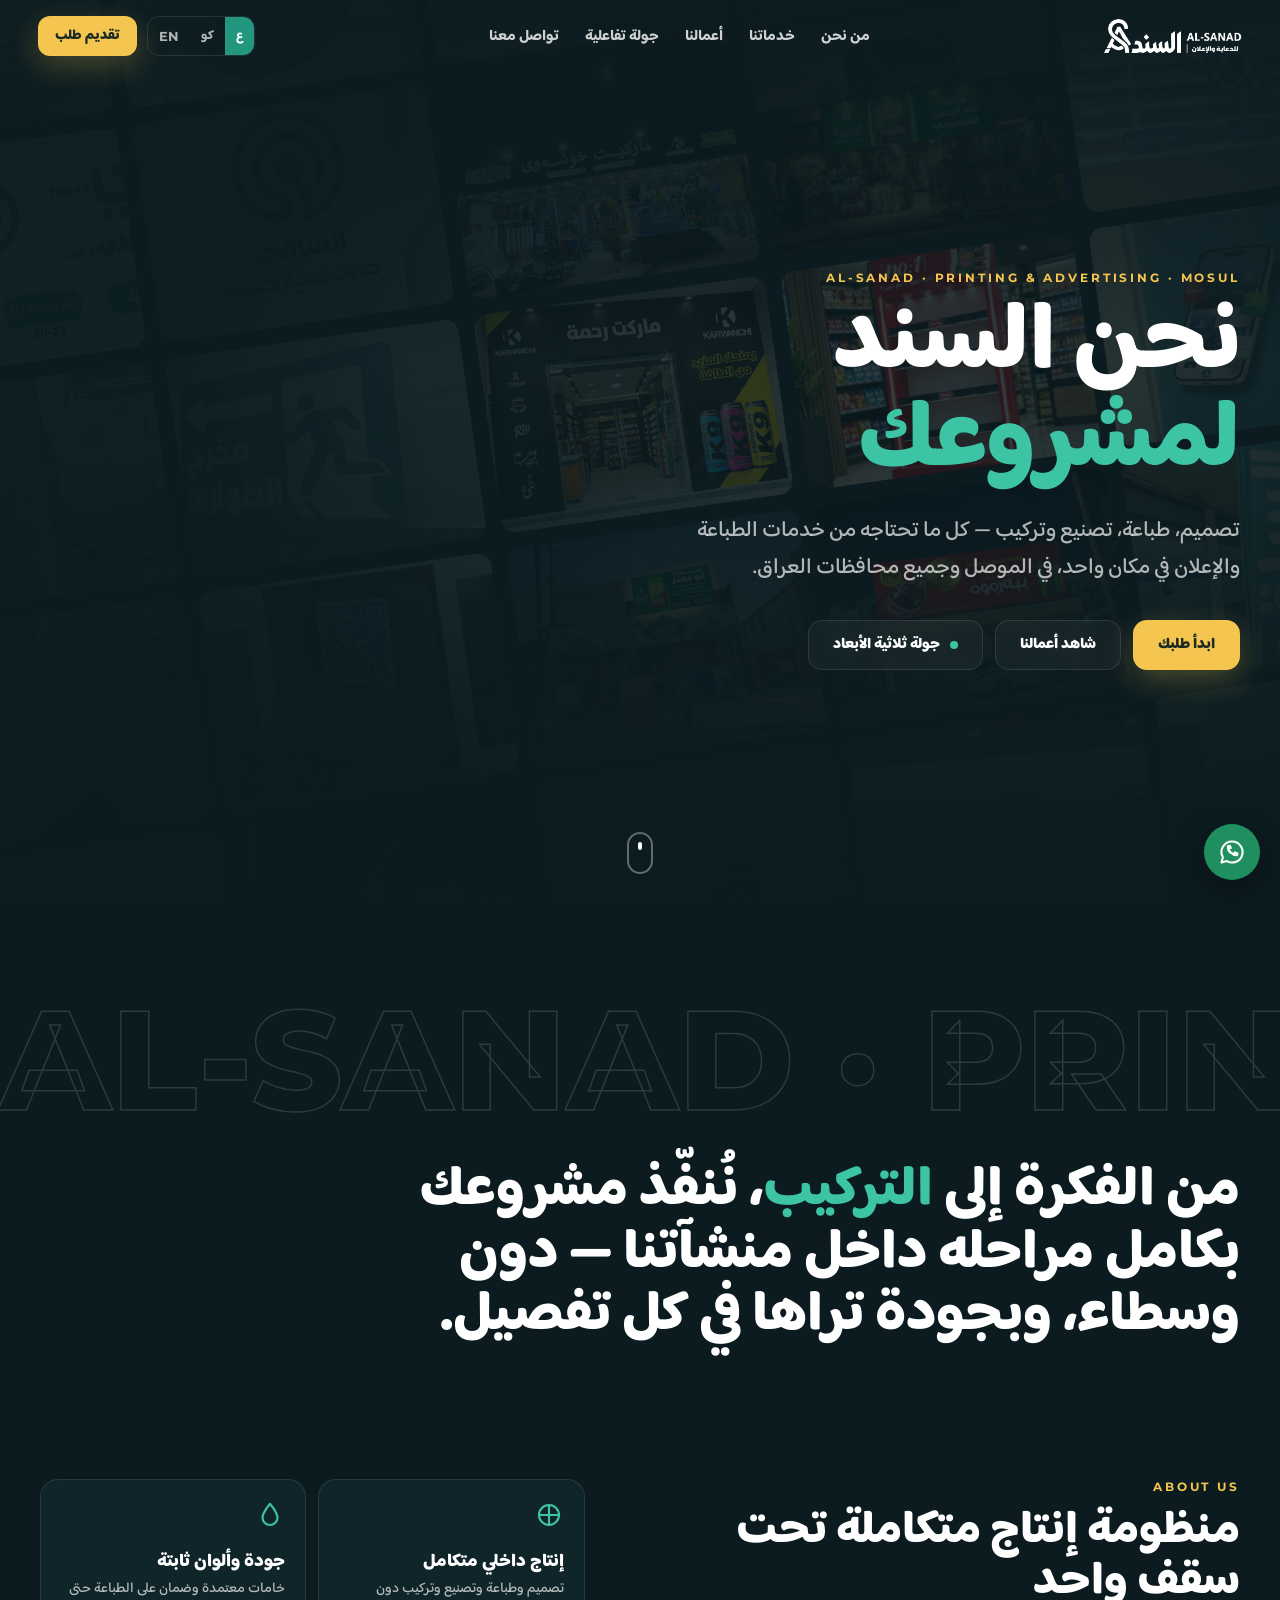
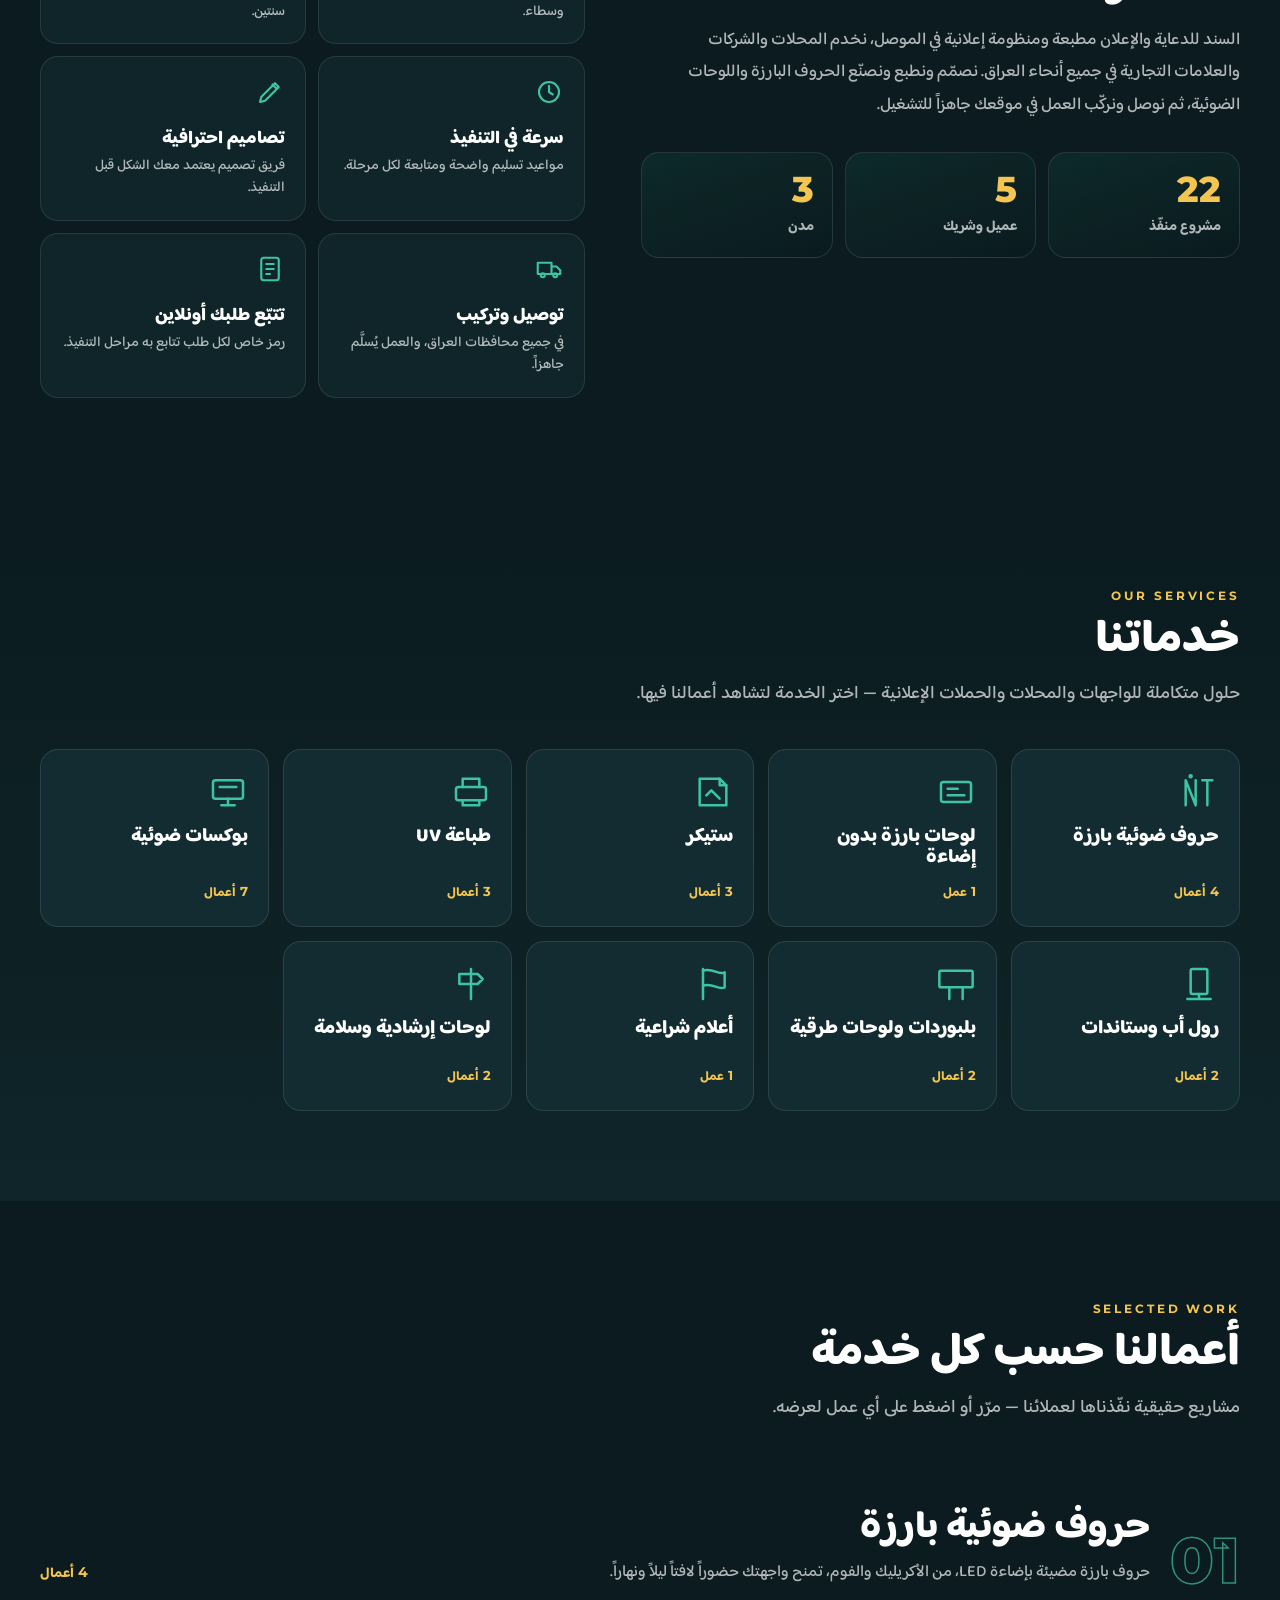
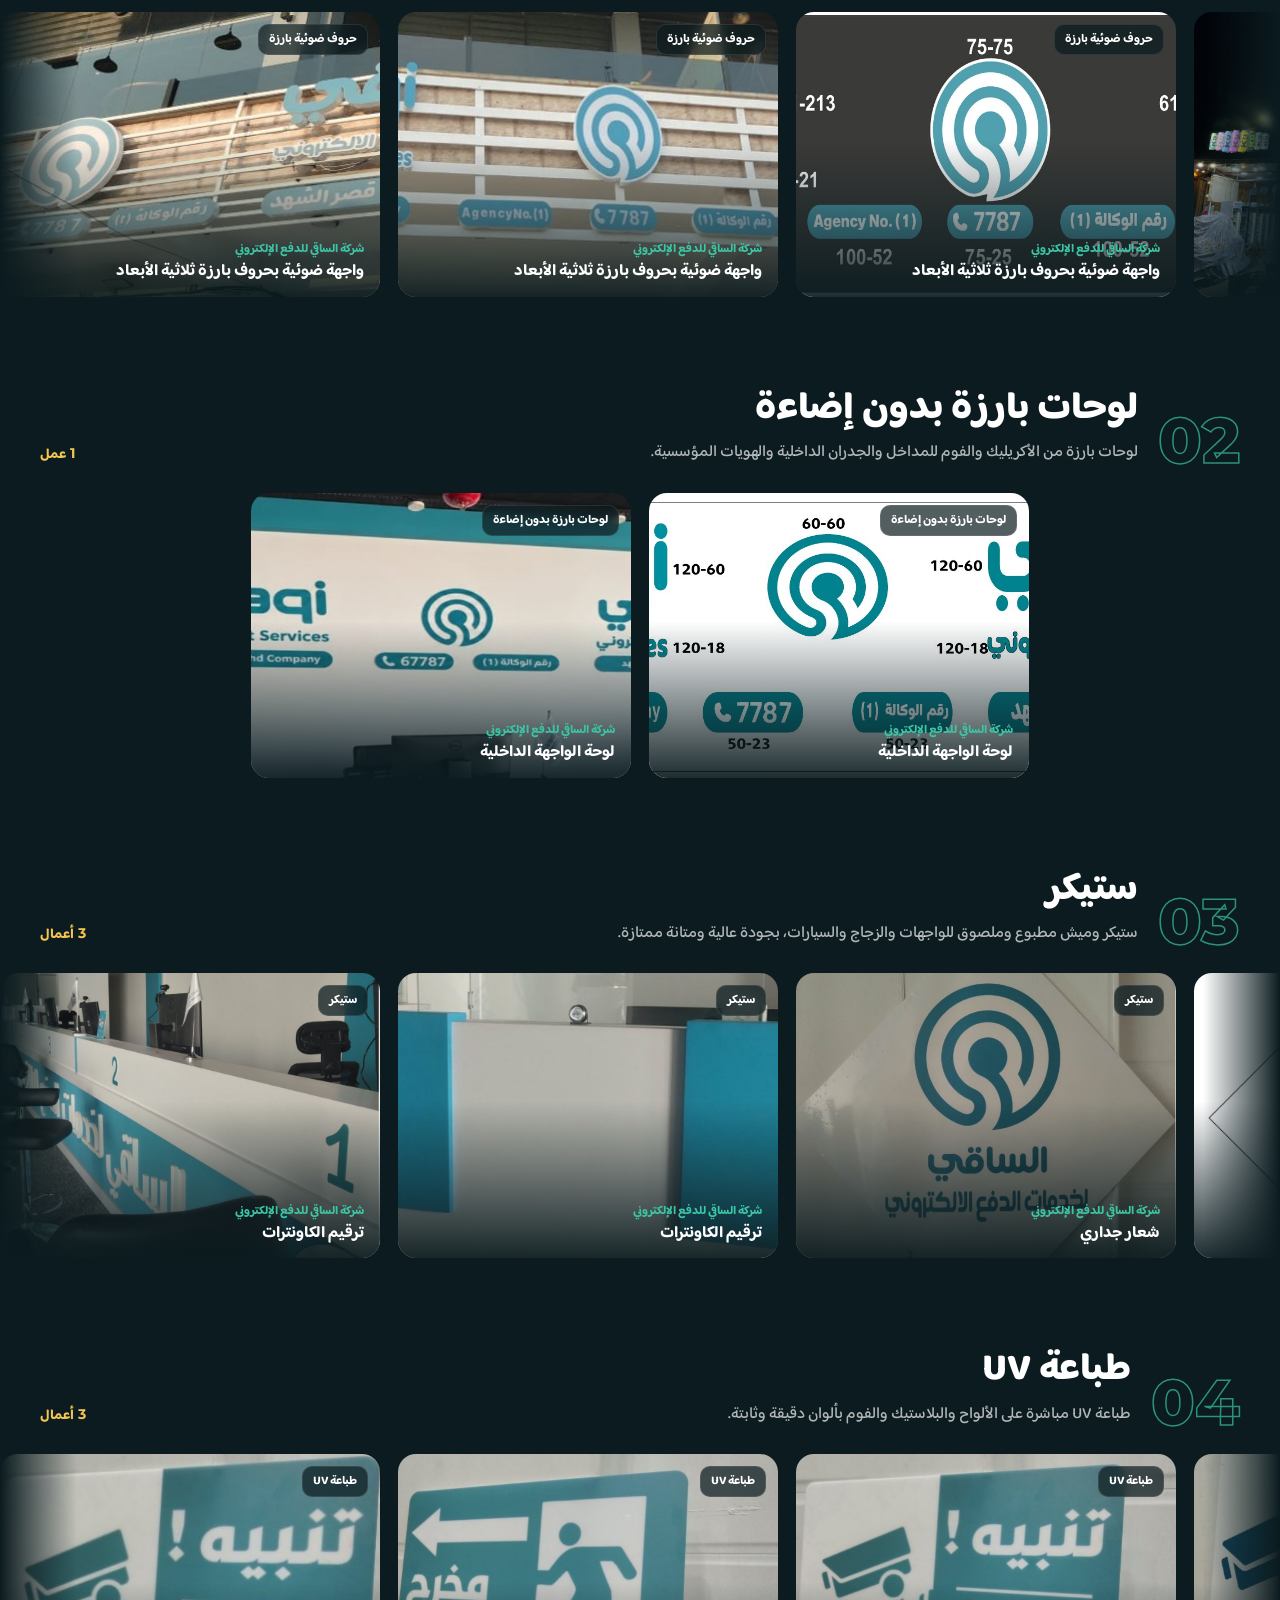
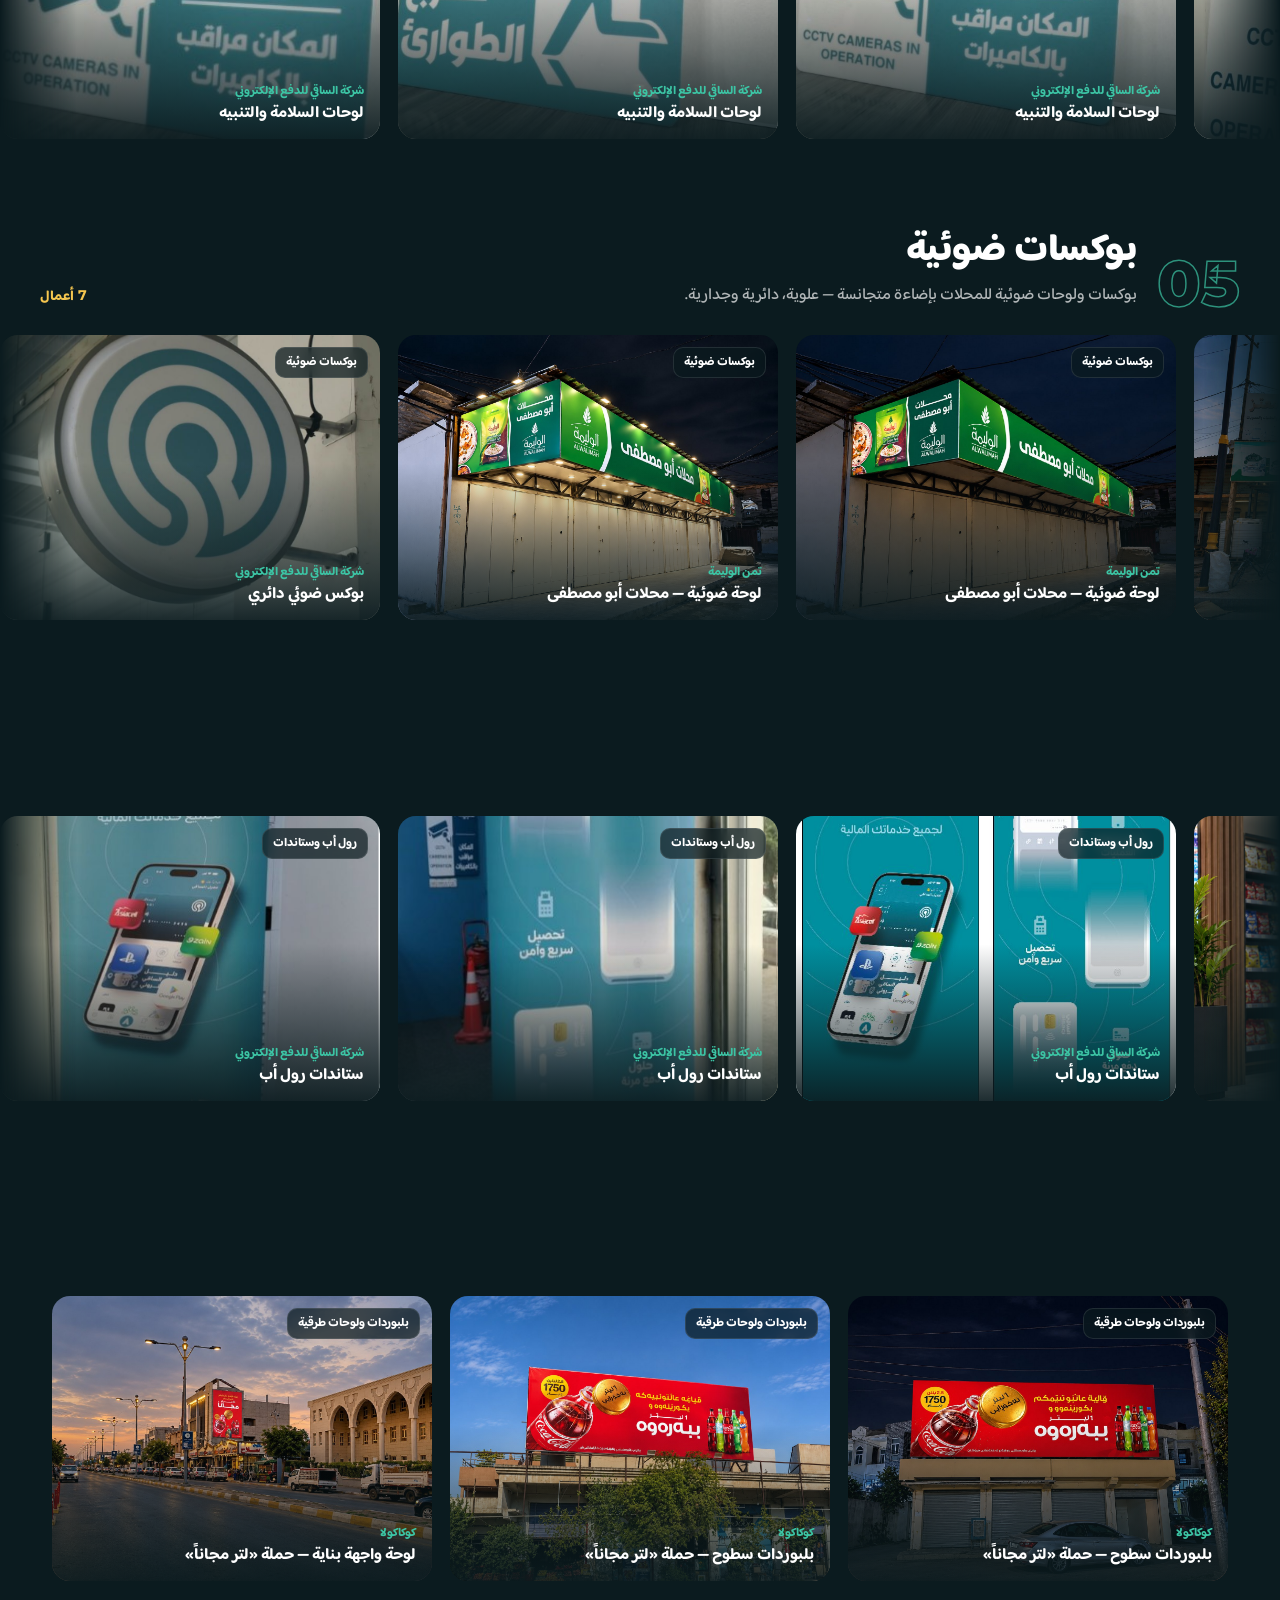
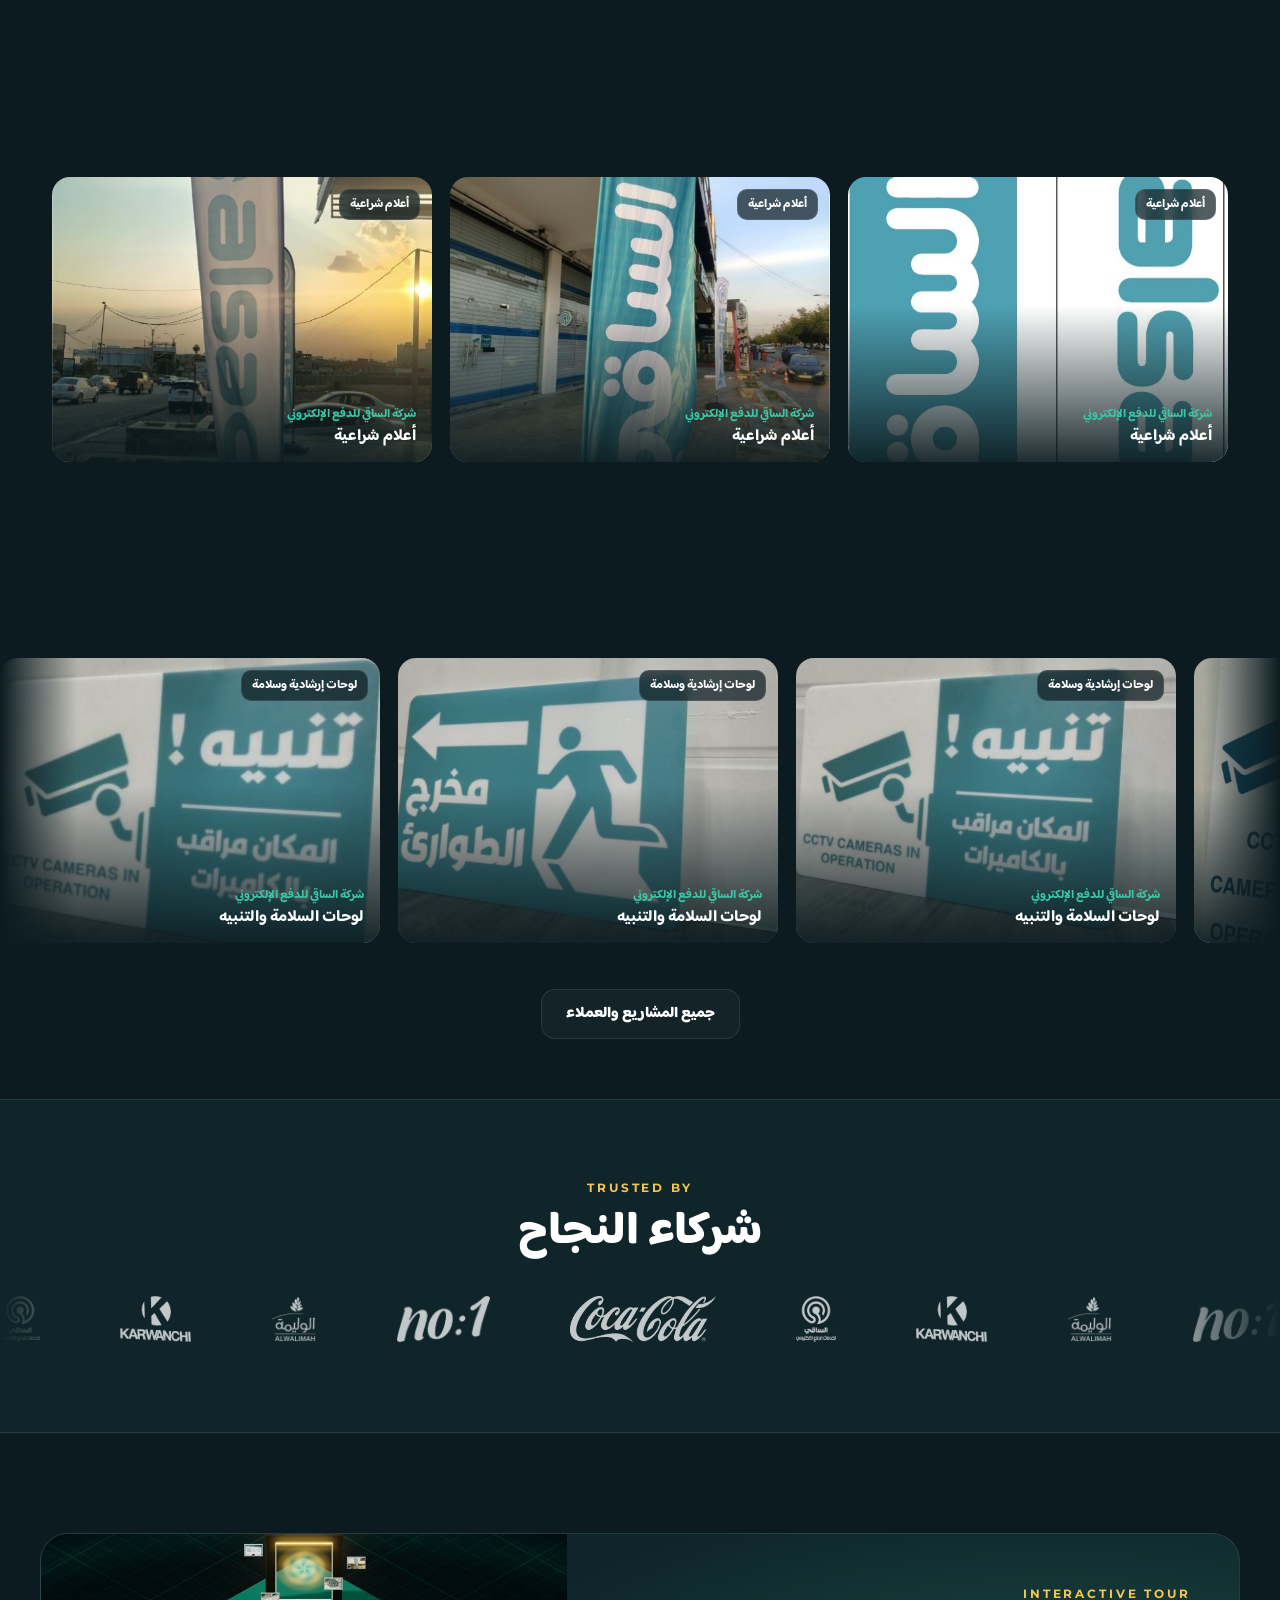
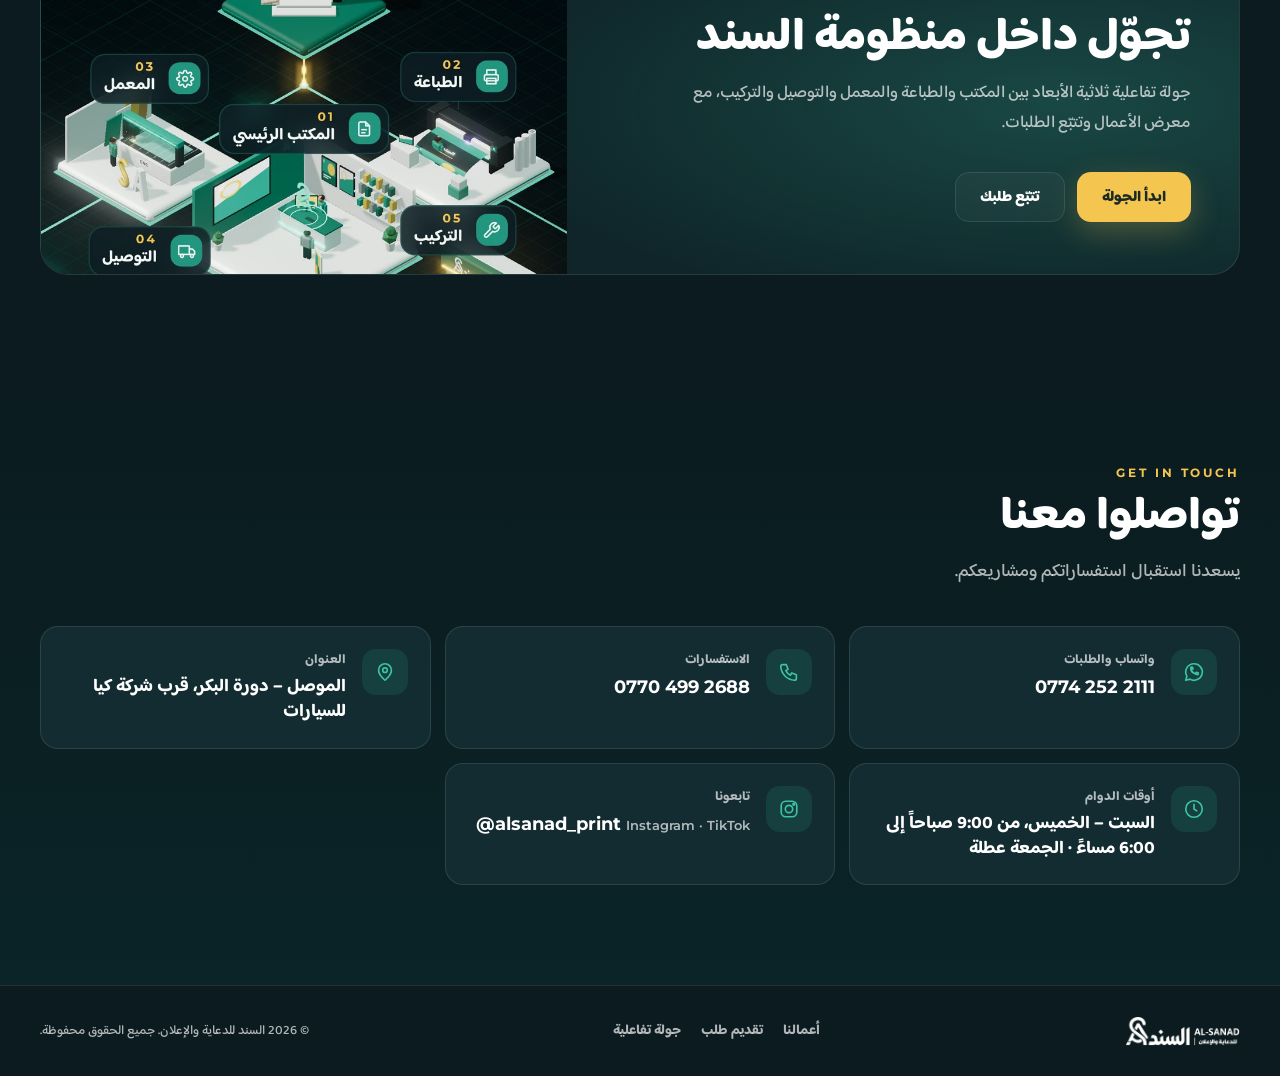
==== commit 920b1ea1: "صفحة رئيسية جديدة: انترو، أعمال متحركة حسب كل خدمة، 3 لغات — والمنظومة ثلاثية الأبعاد صارت tour.html" ====
--- a/index.html
+++ b/index.html
@@ -2,43 +2,40 @@
 <html lang="ar" dir="rtl">
 <head>
 <meta charset="utf-8">
-<meta name="viewport" content="width=device-width, initial-scale=1, maximum-scale=1, viewport-fit=cover">
+<script>
+  // old links (order tracking / 3D gallery) live on the interactive tour page now
+  if (/^#(track-|gallery)/.test(location.hash)) location.replace('tour.html' + location.search + location.hash);
+</script>
+<meta name="viewport" content="width=device-width, initial-scale=1, viewport-fit=cover">
 <title>السند للدعاية والإعلان | AL-SANAD — تصميم، طباعة، تصنيع وتركيب في الموصل</title>
 <meta name="google-site-verification" content="4MthPSSISriKGMQSJ_4YMl9v4fB3_YbdmzcJ9rT78-c">
-<meta name="description" content="السند للدعاية والإعلان في الموصل: منظومة متكاملة للتصميم والطباعة وتصنيع الحروف البارزة والواجهات والتوصيل والتركيب في جميع محافظات العراق.">
-<meta name="keywords" content="مطبعة الموصل, دعاية وإعلان الموصل, واجهات محلات, حروف بارزة, طباعة UV, CNC, لوحات ضوئية, السند">
+<meta name="description" content="السند للدعاية والإعلان في الموصل: حروف بارزة ولوحات ضوئية، ستيكر وفلكس، طباعة UV، ستاندات ورول أب، ومطبوعات تجارية — تصميم وطباعة وتصنيع وتركيب في جميع محافظات العراق.">
+<meta name="keywords" content="مطبعة الموصل, دعاية وإعلان الموصل, واجهات محلات, حروف بارزة, لوحات ضوئية, ستيكر, فلكس, طباعة UV, رول أب, السند">
 <meta name="theme-color" content="#0B1B1F">
 <meta property="og:type" content="website">
 <meta property="og:locale" content="ar_IQ">
 <meta property="og:site_name" content="السند للدعاية والإعلان">
 <meta property="og:title" content="السند للدعاية والإعلان | AL-SANAD">
-<meta property="og:description" content="منظومة متكاملة للدعاية والإعلان — من الفكرة إلى التركيب.">
+<meta property="og:description" content="نحن السند لمشروعك — كل ما تحتاجه من خدمات الطباعة والإعلان في مكان واحد.">
 <meta property="og:url" content="https://alsanad-print.github.io/">
 <link rel="canonical" href="https://alsanad-print.github.io/">
 <meta property="og:image" content="https://alsanad-print.github.io/assets/og.jpg">
 <meta name="twitter:card" content="summary_large_image">
 <link rel="icon" href="assets/favicon.png">
-<link rel="apple-touch-icon" href="assets/favicon.png">
+<link rel="apple-touch-icon" href="/apple-touch-icon.png">
 <link rel="stylesheet" href="css/fonts.css">
-<link rel="stylesheet" href="css/style.css">
-<link rel="stylesheet" href="css/classic.css">
+<link rel="stylesheet" href="css/home.css">
 <script type="application/ld+json">
 {
   "@context": "https://schema.org",
   "@type": "LocalBusiness",
   "name": "السند للدعاية والإعلان",
   "alternateName": "AL-SANAD Advertising",
-  "description": "منظومة متكاملة للتصميم والطباعة وتصنيع الحروف البارزة والواجهات والتوصيل والتركيب.",
+  "description": "تصميم وطباعة وتصنيع الحروف البارزة والواجهات والتوصيل والتركيب في الموصل وجميع محافظات العراق.",
   "image": "https://alsanad-print.github.io/assets/og.jpg",
-  "logo": "https://alsanad-print.github.io/assets/logo-primary-petrol.png",
+  "logo": "https://alsanad-print.github.io/assets/logo-primary-white.png",
   "telephone": ["+9647742522111", "+9647704992688"],
-  "address": {
-    "@type": "PostalAddress",
-    "streetAddress": "دورة البكر، قرب شركة كيا للسيارات",
-    "addressLocality": "الموصل",
-    "addressRegion": "نينوى",
-    "addressCountry": "IQ"
-  },
+  "address": { "@type": "PostalAddress", "streetAddress": "دورة البكر، قرب شركة كيا للسيارات", "addressLocality": "الموصل", "addressRegion": "نينوى", "addressCountry": "IQ" },
   "geo": { "@type": "GeoCoordinates", "latitude": 36.366264, "longitude": 43.196077 },
   "hasMap": "https://maps.app.goo.gl/BwCGg1EzQn7Desu36",
   "openingHoursSpecification": [{ "@type": "OpeningHoursSpecification", "dayOfWeek": ["Saturday","Sunday","Monday","Tuesday","Wednesday","Thursday"], "opens": "09:00", "closes": "18:00" }],
@@ -46,253 +43,145 @@
   "sameAs": ["https://www.instagram.com/alsanad_print/", "https://www.tiktok.com/@alsanad_print"]
 }
 </script>
-<script type="importmap">
-{ "imports": { "three": "./lib/three.module.min.js" } }
-</script>
-<link rel="modulepreload" href="lib/three.module.min.js">
-<link rel="modulepreload" href="js/main.js">
-<link rel="modulepreload" href="js/app.js">
-<link rel="modulepreload" href="js/data.js">
-<link rel="modulepreload" href="js/gallery.js">
-<link rel="modulepreload" href="js/util.js">
-<link rel="modulepreload" href="lib/addons/postprocessing/EffectComposer.js">
-<link rel="modulepreload" href="lib/addons/postprocessing/UnrealBloomPass.js">
 <script data-goatcounter="https://alsanadprint.goatcounter.com/count" async src="https://gc.zgo.at/count.js"></script>
 </head>
 <body>
-<canvas id="scene" aria-hidden="true"></canvas>
-<div id="labels" aria-hidden="true"></div>
 
-<div id="loader">
-  <img src="assets/mark-white.png" alt="" class="loader-mark">
-  <div class="loader-bar"><i></i></div>
-  <p data-i18n="loading">جارٍ تهيئة المنظومة</p>
-</div>
-
-<header class="topbar">
-  <a class="brand" href="#" aria-label="AL-SANAD"><img src="assets/logo-secondary-white.png" alt="السند للدعاية والإعلان"></a>
-  <nav class="actions">
-    <a class="btn btn-gold" id="btnOrder" href="order/"><svg viewBox="0 0 24 24"><path d="M14 3H7a2 2 0 0 0-2 2v14a2 2 0 0 0 2 2h10a2 2 0 0 0 2-2V8z"/><path d="M14 3v5h5M12 11v6M9 14h6"/></svg><span data-i18n="orderBtn">تقديم طلب</span></a>
-    <button class="btn" id="btnJourney"><svg viewBox="0 0 24 24"><circle cx="11" cy="11" r="7"/><path d="M21 21l-4.3-4.3"/></svg><span class="t-long" data-i18n="journey">تتبّع طلبك</span><span class="t-short" data-i18n="journeyShort">تتبّع طلبك</span></button>
-    <button class="btn" id="btnGallery"><svg viewBox="0 0 24 24"><rect x="3" y="5" width="18" height="14" rx="2"/><path d="M3 16l5-5 4 4 3-3 6 6"/></svg><span data-i18n="gallery">معرض الأعمال</span></button>
-    <button class="btn" id="btnContact"><svg viewBox="0 0 24 24"><path d="M22 16.9v3a2 2 0 0 1-2.2 2 19.8 19.8 0 0 1-8.6-3.1 19.5 19.5 0 0 1-6-6A19.8 19.8 0 0 1 2.1 4.2 2 2 0 0 1 4.1 2h3a2 2 0 0 1 2 1.7c.1.9.4 1.8.7 2.7a2 2 0 0 1-.5 2.1L8 9.8a16 16 0 0 0 6 6l1.3-1.3a2 2 0 0 1 2.1-.4c.9.3 1.8.6 2.7.7a2 2 0 0 1 1.7 2z"/></svg><span data-i18n="contactBtn">تواصل معنا</span></button>
-    <div class="lang">
-      <button class="btn btn-icon" id="btnLang" aria-label="Language"><span id="langCur">ع</span></button>
-      <div class="lang-menu" id="langMenu">
-        <button data-l="ar">العربية</button>
-        <button data-l="ku">کوردی</button>
-        <button data-l="en">English</button>
-      </div>
-    </div>
-    <a class="btn btn-icon owner-only" href="admin.html" title="لوحة الإدارة" aria-label="Admin"><svg viewBox="0 0 24 24"><path d="M12 15a3 3 0 1 0 0-6 3 3 0 0 0 0 6z"/><path d="M19.4 15a1.7 1.7 0 0 0 .3 1.8l.1.1a2 2 0 1 1-2.8 2.8l-.1-.1a1.7 1.7 0 0 0-1.8-.3 1.7 1.7 0 0 0-1 1.5V21a2 2 0 1 1-4 0v-.1a1.7 1.7 0 0 0-1.1-1.5 1.7 1.7 0 0 0-1.8.3l-.1.1a2 2 0 1 1-2.8-2.8l.1-.1a1.7 1.7 0 0 0 .3-1.8 1.7 1.7 0 0 0-1.5-1H3a2 2 0 1 1 0-4h.1a1.7 1.7 0 0 0 1.5-1.1 1.7 1.7 0 0 0-.3-1.8l-.1-.1a2 2 0 1 1 2.8-2.8l.1.1a1.7 1.7 0 0 0 1.8.3H9a1.7 1.7 0 0 0 1-1.5V3a2 2 0 1 1 4 0v.1a1.7 1.7 0 0 0 1 1.5 1.7 1.7 0 0 0 1.8-.3l.1-.1a2 2 0 1 1 2.8 2.8l-.1.1a1.7 1.7 0 0 0-.3 1.8V9a1.7 1.7 0 0 0 1.5 1H21a2 2 0 1 1 0 4h-.1a1.7 1.7 0 0 0-1.5 1z"/></svg></a>
-  </nav>
-</header>
-
-<div class="hint" id="hint"><span class="pulse"></span><span data-i18n="hint">اختر أيّ قسم لاستعراض تفاصيله</span></div>
-<footer class="tagline" id="tagline"></footer>
-<div class="clients" id="clients"></div>
-<button class="lite-btn" id="btnLite" data-i18n="liteView">عرض مبسّط</button>
-<div class="lite-note" id="liteNote"><span>⚡</span><span data-i18n="liteView">عرض مبسّط</span><button class="btn btn-sm" onclick="document.getElementById('btnLite').click()">→</button></div>
-
-<!-- station panel -->
-<aside id="panel" aria-hidden="true">
-  <button class="panel-close" id="panelClose" aria-label="close">×</button>
-  <div class="panel-inner">
-    <div class="panel-kicker"><span class="panel-icon" id="panelIcon"></span><span id="panelTag"></span></div>
-    <h2 id="panelTitle"></h2>
-    <p id="panelDesc"></p>
-    <div class="panel-stats" id="panelStats"></div>
-    <ul class="panel-points" id="panelPoints"></ul>
-    <div class="panel-chips" id="panelChips"></div>
-    <div class="panel-cta" id="panelCta"></div>
-  </div>
-</aside>
-
-<!-- journey / order card -->
-<div id="journey" aria-hidden="true">
-  <div class="journey-card">
-    <div class="journey-top"><span class="journey-step" id="jStep"></span><button class="link" id="jSkip" data-i18n="skip">إنهاء الجولة</button></div>
-    <h3 id="jTitle"></h3>
-    <p id="jText"></p>
-    <div class="journey-dots" id="jDots"></div>
-    <div class="journey-end" id="jEnd"></div>
+<!-- intro -->
+<div id="intro" aria-hidden="true">
+  <div class="intro-grid"></div>
+  <div class="intro-box">
+    <img class="intro-mark" src="assets/mark-white.png" alt="">
+    <img class="intro-word" src="assets/logo-secondary-white.png" alt="">
+    <div class="intro-line"><i></i></div>
+    <div class="intro-tag" data-t="introTag"></div>
   </div>
 </div>
 
-<!-- track modal -->
-<div class="mc" id="m-track" aria-hidden="true">
-  <div class="mc-box">
-    <button class="panel-close" data-close aria-label="close">×</button>
-    <em class="mc-kick">ORDER TRACKING</em>
-    <h3 data-i18n="trackTitle">تتبّع طلبك</h3>
-    <p class="mc-sub" data-i18n="trackSub">أدخل رقم الطلب المرسل إليك لمعرفة المرحلة الحالية لتنفيذه.</p>
-    <form id="trackForm" class="mc-form" autocomplete="off">
-      <input id="trackInput" dir="ltr" data-i18n-ph="trackPh" placeholder="AS-7K3P-9XQ2" spellcheck="false" autocapitalize="characters">
-      <button class="btn btn-gold" id="trackGo" data-i18n="trackGo">تتبّع</button>
-    </form>
-    <p class="mc-err" id="trackErr"></p>
-    <button class="link mc-tour" id="trackTour" data-i18n="trackTour">أو شاهد جولة تعريفية بمراحل العمل</button>
+<header class="nav" id="nav">
+  <a class="brand" href="#top"><img src="assets/logo-secondary-white.png" alt="السند للدعاية والإعلان"></a>
+  <nav class="links" id="links">
+    <a href="#about" data-t="navAbout"></a>
+    <a href="#services" data-t="navServices"></a>
+    <a href="#work" data-t="navWork"></a>
+    <a href="tour.html" data-t="navTour"></a>
+    <a href="#contact" data-t="navContact"></a>
+  </nav>
+  <div class="nav-end">
+    <div class="langs" id="langs"></div>
+    <a class="btn gold sm" href="order/" data-t="navOrder"></a>
+    <button class="burger" id="burger" aria-label="menu"><i></i><i></i><i></i></button>
   </div>
-</div>
+</header>
+<div class="drawer" id="drawer"></div>
 
-<!-- contact modal -->
-<div class="mc" id="m-contact" aria-hidden="true">
-  <div class="mc-box">
-    <button class="panel-close" data-close aria-label="close">×</button>
-    <em class="mc-kick">CONTACT</em>
-    <h3 data-i18n="cTitle">تواصل معنا</h3>
-    <p class="mc-sub" data-i18n="cSub">يسعدنا استقبال استفساراتكم ومشاريعكم.</p>
-    <div id="contactBody"></div>
-  </div>
-</div>
-
-<!-- gallery UI -->
-<div id="galleryUI" aria-hidden="true">
-  <div class="g-top">
-    <button class="btn" id="gBack"><svg viewBox="0 0 24 24"><path d="M15 6l-6 6 6 6"/></svg><span data-i18n="back">العودة إلى المنظومة</span></button>
-    <div class="g-tabs" id="gTabs"></div>
-    <a class="btn btn-gold" id="gAdd" href="works-admin.html" style="display:none"><svg viewBox="0 0 24 24"><path d="M12 5v14M5 12h14"/></svg><span data-i18n="addWork">إضافة عمل</span></a>
-    <a class="btn" id="gAll" href="projects/"><svg viewBox="0 0 24 24"><path d="M4 6h16M4 12h16M4 18h10"/></svg><span data-i18n="allProjects">كل المشاريع</span></a>
-    <button class="btn" id="gList"><svg viewBox="0 0 24 24"><rect x="4" y="4" width="7" height="7" rx="1"/><rect x="13" y="4" width="7" height="7" rx="1"/><rect x="4" y="13" width="7" height="7" rx="1"/><rect x="13" y="13" width="7" height="7" rx="1"/></svg><span data-i18n="listView">عرض شبكي</span></button>
-  </div>
-  <div class="g-hint" id="gHint"></div>
-  <div class="g-cap" id="gCap">
-    <span class="g-cap-no" id="gCapNo"></span>
-    <div class="g-cap-client" id="gCapClient"></div>
-    <h3 id="gCapTitle"></h3>
-    <div class="g-cap-tags" id="gCapTags"></div>
-    <button class="btn btn-gold" id="gOpen"><span>عرض العمل</span></button>
-  </div>
-  <button class="g-arr l" id="gArrL" aria-label="previous"><svg viewBox="0 0 24 24"><path d="M15 6l-6 6 6 6"/></svg></button>
-  <button class="g-arr r" id="gArrR" aria-label="next"><svg viewBox="0 0 24 24"><path d="M9 6l6 6-6 6"/></svg></button>
-  <div class="g-empty" id="gEmpty" hidden></div>
-  <div class="g-list" id="gListView"><div class="g-grid" id="gGrid"></div></div>
-  <div class="g-card" id="gCard">
-    <div class="g-card-box">
-      <button class="panel-close" id="gCardClose" aria-label="close">×</button>
-      <div class="g-card-img" id="gMedia"></div>
-      <div class="g-card-info">
-        <span class="g-card-cat" id="gCat"></span>
-        <a class="g-card-client" id="gClient" hidden></a>
-        <h3 id="gTitle"></h3>
-        <div class="g-card-area"><svg viewBox="0 0 24 24"><path d="M12 21s7-6.3 7-11.5A7 7 0 0 0 5 9.5C5 14.7 12 21 12 21z"/><circle cx="12" cy="9.5" r="2.5"/></svg><span id="gArea"></span></div>
-        <p id="gDesc"></p>
-        <a class="btn" id="gFull" href="projects/"><span data-i18n="fullProject">عرض المشروع كاملاً</span></a>
-        <a class="btn btn-wa" id="gAsk" target="_blank" rel="noopener" style="display:none"><svg viewBox="0 0 24 24"><path d="M3 21l1.7-5A8.5 8.5 0 1 1 8 19.3z"/></svg><span></span></a>
-        <div class="g-card-nav"><button class="btn" id="gPrev" data-i18n="prev">السابق</button><button class="btn" id="gNext" data-i18n="next">التالي</button></div>
+<main id="top">
+  <!-- hero -->
+  <section class="hero">
+    <div class="hero-cols" id="heroCols" aria-hidden="true"></div>
+    <div class="hero-shade"></div>
+    <div class="hero-in wrap">
+      <div class="eyebrow en">AL-SANAD · PRINTING &amp; ADVERTISING · MOSUL</div>
+      <h1><span data-t="heroA"></span><br><span class="acc" data-t="heroB"></span></h1>
+      <p class="lead" data-t="heroP"></p>
+      <div class="cta">
+        <a class="btn gold" href="order/" data-t="ctaOrder"></a>
+        <a class="btn ghost" href="#work" data-t="ctaWork"></a>
+        <a class="btn ghost" href="tour.html"><span class="dot"></span><span data-t="ctaTour"></span></a>
       </div>
     </div>
-  </div>
-</div>
+    <a class="scroll-hint" href="#statement" aria-label="scroll"><i></i></a>
+  </section>
 
-<div id="fade"></div>
+  <!-- statement -->
+  <section class="statement" id="statement">
+    <div class="outline-marquee en" aria-hidden="true"><div class="om-track"><span>AL-SANAD · PRINTING · ADVERTISING · </span><span>AL-SANAD · PRINTING · ADVERTISING · </span></div></div>
+    <div class="wrap reveal"><h2 class="big" data-t="statement"></h2></div>
+  </section>
 
-<!-- classic page: simple view, no-WebGL fallback and search-engine content -->
-<main id="classic">
-<!--CLASSIC-->
-  <header class="cl-top">
-    <img class="cl-logo" src="assets/logo-secondary-white.png" alt="السند للدعاية والإعلان">
-    <nav class="cl-nav">
-      <a href="#c-services">خدماتنا</a>
-      <a href="#c-work">معرض الأعمال</a>
-      <a href="#c-track">تتبّع طلبك</a>
-      <a href="#c-contact">تواصل معنا</a>
-    </nav>
-    <div class="cl-tools">
-      <div class="cl-langs"><button data-cl-lang="ar" class="on">ع</button><button data-cl-lang="ku" class="">کو</button><button data-cl-lang="en" class="">EN</button></div>
-      <button class="btn btn-gold" data-act="full-view">العرض التفاعلي</button>
+  <!-- about -->
+  <section class="about wrap" id="about">
+    <div class="about-text reveal">
+      <div class="eyebrow en">ABOUT US</div>
+      <h2 data-t="aboutH"></h2>
+      <p data-t="aboutP"></p>
+      <div class="stats" id="stats"></div>
     </div>
-  </header>
+    <div class="why reveal" id="why"></div>
+  </section>
 
-  <section class="cl-hero">
-    <em>AL-SANAD ADVERTISING</em>
-    <h1>منظومة متكاملة للدعاية والإعلان</h1>
-    <p>تصميم، طباعة، تصنيع، توصيل وتركيب. من الفكرة إلى التنفيذ تحت سقف واحد.</p>
-    <div class="cl-cta">
-      <a class="btn btn-gold" href="order/">تقديم طلب خدمة</a>
-      <a class="btn btn-wa" href="https://wa.me/9647742522111" target="_blank" rel="noopener"><span>تواصل عبر واتساب</span></a>
-      <a class="btn" href="#c-track">تتبّع طلبك</a>
+  <!-- services overview -->
+  <section class="services" id="services">
+    <div class="wrap">
+      <div class="sec-head reveal">
+        <div class="eyebrow en">OUR SERVICES</div>
+        <h2 data-t="servH"></h2>
+        <p data-t="servP"></p>
+      </div>
+      <div class="svc-grid" id="svcGrid"></div>
     </div>
   </section>
 
-  <section class="cl-sec" id="c-services">
-    <div class="cl-head"><em>01</em><h2>خدماتنا</h2></div>
-    <div class="cl-svc">
-      
-      <article class="cl-card">
-        <span class="no">01</span>
-        <h3>المكتب الرئيسي</h3>
-        <p class="tag">نقطة انطلاق كل مشروع</p>
-        <p>يبدأ كل مشروع من هنا. نستقبل طلبك، وندرس طبيعة نشاطك، ونطوّر التصميم الذي يعبّر عنه. ولا ينتقل أي عمل إلى مرحلة التنفيذ قبل اعتماده منك.</p>
-        <ul><li>استقبال الطلبات وتحليل الاحتياجات</li><li>تصميم الهويات البصرية والشعارات</li><li>تصميم الواجهات والمحتوى الرقمي والمطبوعات</li><li>اعتماد التصميم مع العميل قبل التنفيذ</li><li>نماذج لونية تضمن مطابقة الألوان المعتمدة</li></ul>
-      </article>
-      <article class="cl-card">
-        <span class="no">02</span>
-        <h3>الطباعة</h3>
-        <p class="tag">دقة لونية في جميع المقاسات</p>
-        <p>تُنفَّذ جميع أعمال الطباعة والإعلان داخل منشآتنا، من الملصقات الصغيرة إلى الواجهات بمقاساتها الكاملة.</p>
-        <ul><li>طابعة UV رول بعرض 160 سم</li><li>طابعة UV فلات للطباعة المباشرة على الألواح</li><li>خامات الفلكس والستيكر والشفاف</li><li>المطبوعات التجارية: بطاقات العمل، الوصولات، البروشورات</li><li>نماذج تدرّج لوني لضبط اللون قبل الطباعة النهائية</li></ul>
-      </article>
-      <article class="cl-card">
-        <span class="no">03</span>
-        <h3>المعمل</h3>
-        <p class="tag">من الخامة إلى المجسّم</p>
-        <p>نُصنّع الحروف البارزة والستاندات وأعمال الـCNC داخلياً، إلى جانب الهياكل الحديدية والبوكسات وأنظمة الإضاءة.</p>
-        <ul><li>قصّ CNC للأكريليك والخشب والفوم</li><li>الحروف البارزة والحروف الضوئية</li><li>الستاندات والبوكسات</li><li>الهياكل والأعمال الحديدية</li><li>أنظمة الإضاءة للواجهات واللوحات</li></ul>
-      </article>
-      <article class="cl-card">
-        <span class="no">04</span>
-        <h3>التوصيل</h3>
-        <p class="tag">تغطية شاملة لمحافظات العراق</p>
-        <p>ننقل أعمالك من الموصل إلى جميع محافظات العراق.</p>
-        <ul><li>التوصيل إلى جميع محافظات العراق</li><li>نقل الأعمال من منشآتنا إلى موقعك مباشرةً</li></ul>
-      </article>
-      <article class="cl-card">
-        <span class="no">05</span>
-        <h3>التركيب</h3>
-        <p class="tag">تنفيذ متكامل في موقعك</p>
-        <p>يتولى فريق التركيب التابع للسند تثبيت الواجهات واللوحات في موقعك، ويسلّمها جاهزة للتشغيل.</p>
-        <ul><li>فريق تركيب متخصص تابع للسند</li><li>تركيب الواجهات واللوحات والحروف البارزة</li><li>تسليم العمل جاهزاً للتشغيل</li></ul>
-      </article>
+  <!-- work by category -->
+  <section class="work" id="work">
+    <div class="wrap sec-head reveal">
+      <div class="eyebrow en">SELECTED WORK</div>
+      <h2 data-t="workH"></h2>
+      <p data-t="workP"></p>
+    </div>
+    <div id="catSections"></div>
+    <div class="wrap center reveal"><a class="btn ghost" href="projects/" data-t="allProjects"></a></div>
+  </section>
+
+  <!-- clients -->
+  <section class="clients" id="clients">
+    <div class="wrap sec-head center reveal"><div class="eyebrow en">TRUSTED BY</div><h2 data-t="clientsH"></h2></div>
+    <div class="logo-marquee"><div class="lm-track" id="lmTrack"></div></div>
+  </section>
+
+  <!-- interactive tour promo -->
+  <section class="tour wrap" id="tour">
+    <div class="tour-card reveal">
+      <div class="tour-text">
+        <div class="eyebrow en">INTERACTIVE TOUR</div>
+        <h2 data-t="tourH"></h2>
+        <p data-t="tourP"></p>
+        <div class="cta">
+          <a class="btn gold" href="tour.html" data-t="tourBtn"></a>
+          <a class="btn ghost" href="tour.html#track" id="trackLink" data-t="trackBtn"></a>
+        </div>
+      </div>
+      <div class="tour-img"><img src="assets/hub-tour.jpg" alt="" loading="lazy"></div>
     </div>
   </section>
 
-  <section class="cl-sec" id="c-work">
-    <div class="cl-head"><em>02</em><h2>معرض الأعمال</h2></div>
-    <p class="cl-muted">تُضاف الأعمال قريباً</p>
-  </section>
-
-  <section class="cl-sec" id="c-track">
-    <div class="cl-head"><em>03</em><h2>تتبّع طلبك</h2></div>
-    <p class="cl-muted">أدخل رقم الطلب المرسل إليك لمعرفة المرحلة الحالية لتنفيذه.</p>
-    <form class="cl-track" id="clTrack"><input dir="ltr" placeholder="مثال: AS-7K3P-9XQ2" autocomplete="off"><button class="btn btn-gold">تتبّع</button></form>
-    <p class="cl-err" id="clTrackErr"></p>
-    <div id="clTrackOut"></div>
-  </section>
-
-  
-
-  <section class="cl-sec" id="c-contact">
-    <div class="cl-head"><em>04</em><h2>تواصل معنا</h2></div>
-    <div class="cl-contact">
-      <div><small>المكتب الرئيسي</small><b>الموصل – دورة البكر، قرب شركة كيا للسيارات</b><a href="https://maps.app.goo.gl/BwCGg1EzQn7Desu36" target="_blank" rel="noopener">فتح في الخرائط ↗</a></div>
-      <div><small>المعمل</small><a href="https://maps.app.goo.gl/wxozGYMZJs7YvLGY8" target="_blank" rel="noopener">الموقع على الخريطة ↗</a></div>
-      <div><small>ساعات العمل</small><b>السبت – الخميس، من 9:00 صباحاً إلى 6:00 مساءً · الجمعة عطلة</b></div>
-      <div><small>الهاتف</small><b><bdi dir="ltr">0774 252 2111</bdi></b><a href="https://wa.me/9647742522111" target="_blank" rel="noopener">تواصل عبر واتساب ↗</a></div>
-      <div><small>هاتف الاستفسارات</small><b><a href="tel:+9647704992688"><bdi dir="ltr">0770 499 2688</bdi></a></b></div>
-      <div><small>تابعونا</small>
-        <a href="https://www.instagram.com/alsanad_print/" target="_blank" rel="noopener">Instagram · <bdi dir="ltr">@alsanad_print</bdi></a>
-        <a href="https://www.tiktok.com/@alsanad_print" target="_blank" rel="noopener">TikTok · <bdi dir="ltr">@alsanad_print</bdi></a>
-      </div>
+  <!-- contact -->
+  <section class="contact" id="contact">
+    <div class="wrap">
+      <div class="sec-head reveal"><div class="eyebrow en">GET IN TOUCH</div><h2 data-t="contactH"></h2><p data-t="contactP"></p></div>
+      <div class="c-grid reveal" id="cGrid"></div>
     </div>
   </section>
-
-  <footer class="cl-foot">© 2026 السند للدعاية والإعلان — جميع الحقوق محفوظة</footer>
-
-  <div class="cl-lb" id="clLb" hidden><div class="cl-lb-box"><button class="cl-x" data-lb-close>×</button><div id="clLbBody"></div></div></div>
-<!--/CLASSIC-->
 </main>
 
-<script type="module" src="js/main.js"></script>
+<footer class="foot">
+  <div class="wrap foot-in">
+    <img src="assets/logo-secondary-white.png" alt="" class="foot-logo">
+    <div class="foot-links"><a href="projects/" data-t="navWork"></a><a href="order/" data-t="navOrder"></a><a href="tour.html" data-t="navTour"></a></div>
+    <div class="foot-copy">© <span id="yr"></span> <span data-t="rights"></span></div>
+  </div>
+</footer>
+
+<!-- lightbox -->
+<div class="lb" id="lb" aria-hidden="true">
+  <button class="lb-x" id="lbX" aria-label="close">×</button>
+  <button class="lb-nav prev" id="lbPrev" aria-label="previous">‹</button>
+  <button class="lb-nav next" id="lbNext" aria-label="next">›</button>
+  <figure class="lb-fig"><img id="lbImg" alt=""><figcaption id="lbCap"></figcaption></figure>
+</div>
+
+<a class="wa-float" id="waFloat" href="https://wa.me/9647742522111" target="_blank" rel="noopener" aria-label="WhatsApp"><svg viewBox="0 0 24 24"><path d="M12 3a9 9 0 0 0-7.8 13.5L3 21l4.6-1.2A9 9 0 1 0 12 3z"/><path d="M8.5 8.5c.3 2.6 2.4 4.7 5 5l1.2-1.2 2 .9-.4 1.6c-3.8.2-8-4-7.8-7.8l1.6-.4.9 2z"/></svg></a>
+
+<script type="module" src="js/home.js"></script>
 </body>
 </html>
--- a/css/home.css
+++ b/css/home.css
@@ -0,0 +1,232 @@
+/* AL-SANAD — home (showcase) */
+:root{
+  --bg:#0B1B1F; --bg2:#0F2529; --card:#132C31; --line:rgba(255,255,255,.1);
+  --t:#22967F; --glow:#3CC4A4; --gold:#F5C64F; --ink:#0B1B1F; --white:#fff; --mut:rgba(255,255,255,.68);
+  --ar:'Baloo Bhaijaan 2','Montserrat',system-ui,sans-serif; --en:'Montserrat','Baloo Bhaijaan 2',system-ui,sans-serif;
+  --r:18px; --ease:cubic-bezier(.2,.8,.2,1);
+}
+html[lang=ckb]{--ar:'Noto Kufi Arabic','Baloo Bhaijaan 2',system-ui,sans-serif}
+*{margin:0;padding:0;box-sizing:border-box}
+html{scroll-behavior:smooth;scroll-padding-top:80px}
+body{background:var(--bg);color:var(--white);font-family:var(--ar);-webkit-font-smoothing:antialiased;overflow-x:hidden}
+html[lang=en] body{font-family:var(--en)}
+body.locked{overflow:hidden}
+img{display:block;max-width:100%}
+a{color:inherit;text-decoration:none}
+.en{font-family:var(--en)}
+.wrap{width:min(1200px,calc(100% - 40px));margin-inline:auto}
+.center{text-align:center}
+.eyebrow{font-family:var(--en);font-size:12px;font-weight:700;letter-spacing:.24em;color:var(--gold);margin-bottom:12px}
+h1,h2,h3{font-weight:800;line-height:1.12}
+h2{font-size:clamp(28px,4vw,46px)}
+.sec-head{margin-bottom:38px}
+.sec-head p{color:var(--mut);font-size:clamp(15px,1.5vw,18px);margin-top:12px;max-width:620px;line-height:1.8}
+.center .sec-head p,.sec-head.center p{margin-inline:auto}
+.btn{display:inline-flex;align-items:center;gap:10px;height:50px;padding:0 24px;border-radius:14px;font-weight:800;font-size:15px;border:1px solid var(--line);background:rgba(255,255,255,.04);transition:transform .3s var(--ease),background .3s,border-color .3s;white-space:nowrap}
+.btn:hover{transform:translateY(-2px);border-color:rgba(255,255,255,.3)}
+.btn.gold{background:var(--gold);color:#1B2A22;border-color:transparent;box-shadow:0 10px 30px rgba(245,198,79,.25)}
+.btn.ghost{backdrop-filter:blur(8px)}
+.btn.sm{height:40px;padding:0 16px;font-size:14px;border-radius:12px}
+.btn .dot{width:8px;height:8px;border-radius:50%;background:var(--glow);box-shadow:0 0 0 0 rgba(60,196,164,.7);animation:pulse 2s infinite}
+@keyframes pulse{70%{box-shadow:0 0 0 10px rgba(60,196,164,0)}100%{box-shadow:0 0 0 0 rgba(60,196,164,0)}}
+
+/* intro */
+#intro{position:fixed;inset:0;z-index:100;background:radial-gradient(60% 50% at 50% 50%,rgba(34,150,127,.35),transparent 70%),var(--bg);display:grid;place-items:center;transition:clip-path 1s var(--ease),visibility 0s 1s}
+#intro.out{clip-path:inset(0 0 100% 0);visibility:hidden}
+.intro-grid{position:absolute;inset:0;background-image:linear-gradient(rgba(60,196,164,.08) 1px,transparent 1px),linear-gradient(90deg,rgba(60,196,164,.08) 1px,transparent 1px);background-size:44px 44px;-webkit-mask-image:radial-gradient(50% 50% at 50% 50%,#000,transparent);mask-image:radial-gradient(50% 50% at 50% 50%,#000,transparent);animation:gridIn 2.4s var(--ease) both}
+@keyframes gridIn{from{opacity:0;transform:scale(1.2)}to{opacity:1;transform:none}}
+.intro-box{position:relative;display:flex;flex-direction:column;align-items:center;gap:18px}
+.intro-box:before{content:"";position:absolute;top:-40px;left:50%;width:260px;height:260px;margin-left:-130px;border-radius:50%;background:radial-gradient(circle,rgba(60,196,164,.35),transparent 65%);animation:fadeUp 1.2s both}
+.intro-mark{position:relative;height:110px;animation:markIn 1.2s var(--ease) both}
+@keyframes markIn{from{clip-path:inset(100% 0 0 0);transform:translateY(20px) scale(.9);opacity:0}to{clip-path:inset(-20% -20% -20% -20%);transform:none;opacity:1}}
+.intro-word{height:34px;opacity:0;animation:fadeUp .8s .55s var(--ease) both}
+.intro-line{width:180px;height:2px;background:rgba(255,255,255,.12);border-radius:2px;overflow:hidden}
+.intro-line i{display:block;height:100%;width:0;background:linear-gradient(90deg,var(--t),var(--gold));transition:width .4s var(--ease)}
+.intro-tag{font-size:14px;color:var(--mut);opacity:0;animation:fadeUp .8s .8s var(--ease) both}
+@keyframes fadeUp{from{opacity:0;transform:translateY(12px)}to{opacity:1;transform:none}}
+#intro.fast .intro-mark,#intro.fast .intro-word,#intro.fast .intro-tag{animation-duration:.3s;animation-delay:0s}
+
+/* nav */
+.nav{position:fixed;top:0;inset-inline:0;z-index:50;display:flex;align-items:center;justify-content:space-between;gap:16px;padding:16px clamp(16px,3vw,40px);transition:background .3s,padding .3s,border-color .3s;border-bottom:1px solid transparent}
+.nav.solid{background:rgba(11,27,31,.86);backdrop-filter:blur(14px);padding-block:10px;border-color:var(--line)}
+.brand img{height:36px}
+.links{display:flex;gap:26px;font-weight:700;font-size:15px}
+.links a{opacity:.8;transition:opacity .2s;position:relative}
+.links a:hover{opacity:1}
+.links a:after{content:"";position:absolute;inset-inline:0;bottom:-6px;height:2px;background:var(--gold);transform:scaleX(0);transition:transform .3s var(--ease)}
+.links a:hover:after{transform:scaleX(1)}
+.nav-end{display:flex;align-items:center;gap:10px}
+.langs{display:flex;border:1px solid var(--line);border-radius:12px;overflow:hidden}
+.langs button{background:none;border:0;color:var(--mut);font:700 13px var(--en);padding:0 11px;height:38px;cursor:pointer}
+.langs button.on{background:var(--t);color:#fff}
+.langs button[data-l=ar],.langs button[data-l=ku]{font-family:var(--ar)}
+.burger{display:none;width:42px;height:40px;border-radius:12px;border:1px solid var(--line);background:none;flex-direction:column;align-items:center;justify-content:center;gap:5px;cursor:pointer}
+.burger i{display:block;width:18px;height:2px;background:#fff;border-radius:2px}
+.drawer{position:fixed;inset:0;z-index:49;background:rgba(11,27,31,.97);display:flex;flex-direction:column;align-items:center;justify-content:center;gap:24px;font-size:24px;font-weight:800;opacity:0;pointer-events:none;transition:opacity .3s}
+.drawer.open{opacity:1;pointer-events:auto}
+
+/* hero */
+.hero{position:relative;min-height:100svh;display:flex;align-items:center;overflow:hidden}
+.hero-cols{position:absolute;inset:-20% -10%;display:flex;gap:16px;transform:rotate(-8deg);opacity:.55;direction:ltr}
+.hero-col{flex:1;display:flex;flex-direction:column;gap:16px;animation:colUp var(--dur,60s) linear infinite}
+.hero-col.down{animation-name:colDown}
+.hero-col img{width:100%;aspect-ratio:4/3;object-fit:cover;border-radius:14px}
+@keyframes colUp{from{transform:translateY(0)}to{transform:translateY(-50%)}}
+@keyframes colDown{from{transform:translateY(-50%)}to{transform:translateY(0)}}
+.hero-shade{position:absolute;inset:0;background:radial-gradient(80% 70% at 70% 50%,rgba(11,27,31,.55),rgba(11,27,31,.94) 70%),linear-gradient(180deg,rgba(11,27,31,.5),rgba(11,27,31,.2) 40%,var(--bg) 100%)}
+html[dir=ltr] .hero-shade{background:radial-gradient(80% 70% at 30% 50%,rgba(11,27,31,.55),rgba(11,27,31,.94) 70%),linear-gradient(180deg,rgba(11,27,31,.5),rgba(11,27,31,.2) 40%,var(--bg) 100%)}
+.hero-in{position:relative;padding:120px 0 80px}
+.hero h1{font-size:clamp(44px,7.5vw,96px);line-height:1.02;letter-spacing:-.01em;max-width:900px}
+.hero h1 .acc{color:var(--glow)}
+.lead{font-size:clamp(17px,1.8vw,22px);color:var(--mut);margin-top:20px;max-width:560px;line-height:1.7}
+.cta{display:flex;flex-wrap:wrap;gap:12px;margin-top:32px}
+.scroll-hint{position:absolute;bottom:26px;left:50%;transform:translateX(-50%);width:26px;height:42px;border:2px solid rgba(255,255,255,.35);border-radius:14px}
+.scroll-hint i{position:absolute;left:50%;top:8px;width:4px;height:8px;margin-left:-2px;border-radius:2px;background:#fff;animation:wheel 1.8s infinite}
+@keyframes wheel{0%{opacity:0;transform:translateY(0)}30%{opacity:1}100%{opacity:0;transform:translateY(14px)}}
+
+/* statement */
+.statement{padding:90px 0 70px;position:relative;overflow:hidden}
+.outline-marquee{overflow:hidden;direction:ltr;margin-bottom:30px}
+.om-track{display:flex;width:max-content;animation:marq 40s linear infinite}
+.om-track span{font-size:clamp(60px,11vw,150px);font-weight:800;line-height:1;color:transparent;-webkit-text-stroke:1.5px rgba(255,255,255,.14);white-space:nowrap;padding-inline-end:.3em}
+@keyframes marq{to{transform:translateX(-50%)}}
+.big{font-size:clamp(28px,4.4vw,56px);max-width:950px}
+.big em{font-style:normal;color:var(--glow)}
+
+/* about */
+.about{display:grid;grid-template-columns:1.1fr 1fr;gap:56px;padding:60px 0 100px;align-items:start}
+.about p{color:var(--mut);font-size:17px;line-height:1.9;margin-top:16px}
+.stats{display:grid;grid-template-columns:repeat(3,1fr);gap:12px;margin-top:30px}
+.stat{border:1px solid var(--line);border-radius:var(--r);padding:18px;background:linear-gradient(160deg,rgba(34,150,127,.12),transparent)}
+.stat b{display:block;font:800 36px var(--en);color:var(--gold);line-height:1}
+.stat span{display:block;margin-top:8px;color:var(--mut);font-size:14px;font-weight:700}
+.why{display:grid;grid-template-columns:1fr 1fr;gap:12px}
+.why-item{border:1px solid var(--line);border-radius:var(--r);padding:20px;background:var(--bg2);transition:transform .4s var(--ease),border-color .3s}
+.why-item:hover{transform:translateY(-4px);border-color:rgba(60,196,164,.4)}
+.why-item svg{width:30px;height:30px;stroke:var(--glow);fill:none;stroke-width:1.7;stroke-linecap:round;stroke-linejoin:round}
+.why-item h3{font-size:18px;margin-top:12px}
+.why-item p{font-size:14px;margin-top:6px;line-height:1.6;color:var(--mut)}
+
+/* services */
+.services{padding:90px 0;background:linear-gradient(180deg,var(--bg),var(--bg2))}
+.svc-grid{display:grid;grid-template-columns:repeat(auto-fill,minmax(210px,1fr));gap:14px}
+.svc{position:relative;border:1px solid var(--line);border-radius:var(--r);padding:22px 20px;background:var(--card);overflow:hidden;transition:transform .4s var(--ease),border-color .3s;display:flex;flex-direction:column;gap:14px;min-height:170px}
+.svc:before{content:"";position:absolute;inset:auto -30% -60% auto;width:160px;height:160px;border-radius:50%;background:radial-gradient(circle,rgba(60,196,164,.35),transparent 70%);opacity:0;transition:opacity .4s}
+.svc:hover{transform:translateY(-5px);border-color:rgba(60,196,164,.45)}
+.svc:hover:before{opacity:1}
+.svc svg{width:40px;height:40px;stroke:var(--glow);fill:none;stroke-width:1.5;stroke-linecap:round;stroke-linejoin:round}
+.svc h3{font-size:19px}
+.svc .n{margin-top:auto;font:700 13px var(--en);color:var(--gold)}
+.svc .n span{font-family:var(--ar)}
+
+/* category sections */
+.work{padding:100px 0 60px}
+.cat{padding:46px 0}
+.cat-head{display:flex;align-items:flex-end;justify-content:space-between;gap:30px;margin-bottom:26px}
+.cat-head .num{font:800 64px var(--en);line-height:.8;color:transparent;-webkit-text-stroke:1.5px rgba(60,196,164,.7)}
+.cat-head h3{font-size:clamp(26px,3vw,38px)}
+.cat-head p{color:var(--mut);margin-top:8px;max-width:560px;line-height:1.7}
+.cat-meta{display:flex;align-items:center;gap:20px}
+.cat-count{font:700 14px var(--en);color:var(--gold);white-space:nowrap}
+.cat-count span{font-family:var(--ar)}
+.track-wrap{overflow:hidden;direction:ltr;-webkit-mask-image:linear-gradient(90deg,transparent,#000 6%,#000 94%,transparent);mask-image:linear-gradient(90deg,transparent,#000 6%,#000 94%,transparent)}
+.track{display:flex;gap:18px;width:max-content;animation:marq var(--dur,50s) linear infinite}
+.track.rev{animation-direction:reverse}
+.track-wrap:hover .track{animation-play-state:paused}
+.track.static{animation:none;width:auto;justify-content:center;flex-wrap:wrap;padding-inline:20px}
+.track-wrap.static{-webkit-mask-image:none;mask-image:none}
+.card{position:relative;width:clamp(260px,30vw,380px);aspect-ratio:4/3;border-radius:var(--r);overflow:hidden;cursor:zoom-in;flex:none;background:var(--card);direction:rtl}
+html[dir=ltr] .card{direction:ltr}
+.card img{width:100%;height:100%;object-fit:cover;transition:transform 1s var(--ease)}
+.card:hover img{transform:scale(1.07)}
+.card:after{content:"";position:absolute;inset:0;background:linear-gradient(180deg,transparent 45%,rgba(11,27,31,.92))}
+.card .cap{position:absolute;inset-inline:16px;bottom:14px;z-index:1}
+.card .cap small{display:block;font-size:12px;color:var(--glow);font-weight:700}
+.card .cap b{display:block;font-size:16px;line-height:1.3;margin-top:2px}
+.card .tag{position:absolute;top:12px;inset-inline-start:12px;z-index:1;background:rgba(11,27,31,.7);backdrop-filter:blur(6px);border:1px solid var(--line);border-radius:10px;padding:4px 10px;font-size:12px;font-weight:700}
+
+/* clients */
+.clients{padding:80px 0 90px;border-block:1px solid var(--line);background:var(--bg2)}
+.logo-marquee{overflow:hidden;direction:ltr;-webkit-mask-image:linear-gradient(90deg,transparent,#000 10%,#000 90%,transparent);mask-image:linear-gradient(90deg,transparent,#000 10%,#000 90%,transparent)}
+.lm-track{display:flex;align-items:center;gap:80px;width:max-content;animation:marq 30s linear infinite}
+.lm-track a{display:block;opacity:.75;transition:opacity .3s}
+.lm-track a:hover{opacity:1}
+.lm-track img{height:46px;max-width:150px;object-fit:contain;filter:brightness(0) invert(1)}
+
+/* tour */
+.tour{padding:100px 0}
+.tour-card{display:grid;grid-template-columns:1.1fr .9fr;align-items:center;gap:30px;border:1px solid var(--line);border-radius:28px;overflow:hidden;background:radial-gradient(70% 90% at 85% 50%,rgba(60,196,164,.22),transparent 70%),var(--bg2)}
+.tour-text{padding:48px}
+.tour-text p{color:var(--mut);margin-top:14px;line-height:1.8;font-size:17px}
+.tour-img{height:100%;min-height:340px;position:relative}
+.tour-img img{position:absolute;inset:0;width:100%;height:100%;object-fit:cover;object-position:50% 40%}
+
+/* contact */
+.contact{padding:90px 0 100px;background:linear-gradient(180deg,var(--bg),#0A2427)}
+.c-grid{display:grid;grid-template-columns:repeat(auto-fit,minmax(300px,1fr));gap:14px}
+.c-item{border:1px solid var(--line);border-radius:var(--r);padding:22px;background:var(--card);display:flex;gap:16px;align-items:flex-start;transition:border-color .3s,transform .3s var(--ease)}
+a.c-item:hover{border-color:rgba(60,196,164,.5);transform:translateY(-3px)}
+.c-item .ic{width:46px;height:46px;border-radius:14px;background:rgba(34,150,127,.18);display:grid;place-items:center;flex:none}
+.c-item .ic svg{width:22px;height:22px;stroke:var(--glow);fill:none;stroke-width:1.8;stroke-linecap:round;stroke-linejoin:round}
+.c-item small{display:block;color:var(--mut);font-size:13px;font-weight:700}
+.c-item b{display:block;font-size:18px;margin-top:4px;line-height:1.4}
+.c-item b.en{direction:ltr;text-align:right}
+html[dir=ltr] .c-item b.en{text-align:left}
+
+/* footer */
+.foot{border-top:1px solid var(--line);padding:30px 0}
+.foot-in{display:flex;align-items:center;justify-content:space-between;gap:20px;flex-wrap:wrap}
+.foot-logo{height:30px}
+.foot-links{display:flex;gap:20px;color:var(--mut);font-weight:700;font-size:14px}
+.foot-copy{color:var(--mut);font-size:13px}
+
+/* lightbox */
+.lb{position:fixed;inset:0;z-index:80;background:rgba(5,14,16,.94);backdrop-filter:blur(10px);display:grid;place-items:center;padding:30px;opacity:0;pointer-events:none;transition:opacity .3s}
+.lb.open{opacity:1;pointer-events:auto}
+.lb-fig{max-width:min(1100px,100%);display:flex;flex-direction:column;gap:14px}
+.lb-fig img{max-height:74vh;width:auto;margin:auto;border-radius:16px;object-fit:contain}
+.lb-fig figcaption{text-align:center}
+.lb-fig figcaption small{color:var(--glow);font-weight:700}
+.lb-fig figcaption b{display:block;font-size:20px;margin-top:4px}
+.lb-fig figcaption .row{display:flex;gap:10px;justify-content:center;margin-top:14px;flex-wrap:wrap}
+.lb-x{position:absolute;top:18px;inset-inline-end:18px;width:46px;height:46px;border-radius:14px;border:1px solid var(--line);background:rgba(255,255,255,.06);color:#fff;font-size:26px;cursor:pointer}
+.lb-nav{position:absolute;top:50%;transform:translateY(-50%);width:50px;height:50px;border-radius:50%;border:1px solid var(--line);background:rgba(255,255,255,.06);color:#fff;font-size:30px;cursor:pointer}
+.lb-nav.prev{left:18px}.lb-nav.next{right:18px}
+
+.wa-float{position:fixed;bottom:20px;inset-inline-start:20px;z-index:40;width:56px;height:56px;border-radius:50%;background:#1F8F5F;display:grid;place-items:center;box-shadow:0 10px 30px rgba(0,0,0,.35);transition:transform .3s var(--ease)}
+.wa-float:hover{transform:scale(1.08)}
+.wa-float svg{width:28px;height:28px;stroke:#fff;fill:none;stroke-width:1.8;stroke-linejoin:round}
+
+/* reveal */
+.reveal{opacity:0;transform:translateY(30px);transition:opacity .9s var(--ease),transform .9s var(--ease)}
+.reveal.in{opacity:1;transform:none}
+
+@media (max-width:980px){
+  .links{display:none}.burger{display:flex}
+  .about{grid-template-columns:1fr;gap:36px}
+  .tour-card{grid-template-columns:1fr}.tour-img{min-height:260px;order:-1}
+  .tour-text{padding:30px 24px 34px}
+}
+@media (max-width:600px){
+  .nav-end .btn.sm{display:none}
+  .brand img{height:30px}
+  .langs button{padding:0 9px;height:36px}
+  .hero-cols{inset:-10% -40%}
+  .hero h1{font-size:clamp(40px,12vw,60px)}
+  .hero .eyebrow{font-size:10px;letter-spacing:.14em}
+  .scroll-hint{display:none}
+  .hero-cols{opacity:.65}
+  .track.static{flex-wrap:nowrap;justify-content:flex-start;overflow-x:auto;scroll-snap-type:x mandatory}
+  .track-wrap.static{overflow-x:auto}
+  .cta .btn{height:46px;padding:0 18px;font-size:14px}
+  .stats{grid-template-columns:repeat(3,1fr)}.stat{padding:14px}.stat b{font-size:28px}
+  .why{grid-template-columns:1fr}
+  .cat-head{flex-direction:column;align-items:flex-start;gap:12px}
+  .cat-head .num{font-size:48px}
+  .svc-grid{grid-template-columns:1fr 1fr}.svc{min-height:150px;padding:18px 16px}.svc h3{font-size:16px}
+  .lb-nav{display:none}
+}
+@media (prefers-reduced-motion:reduce){
+  .track,.hero-col,.om-track,.lm-track{animation:none}
+  .reveal{opacity:1;transform:none}
+}
